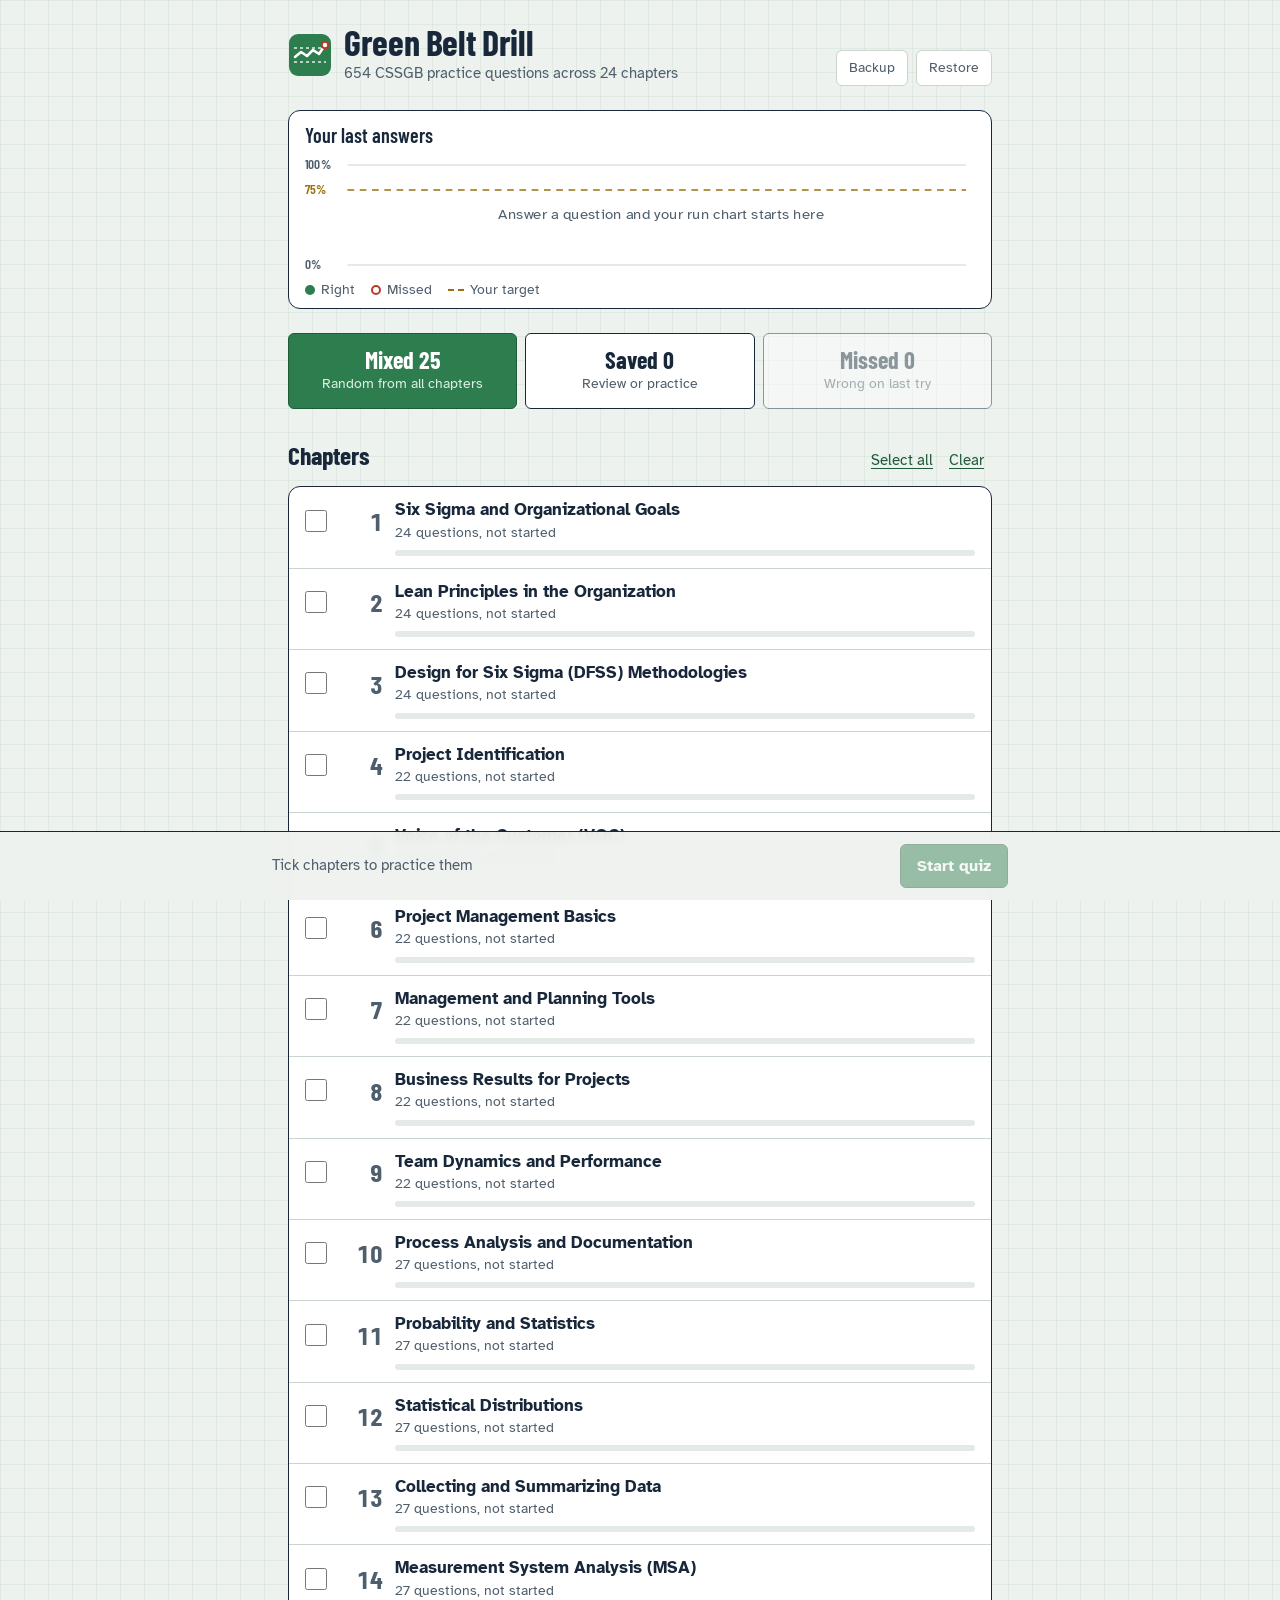
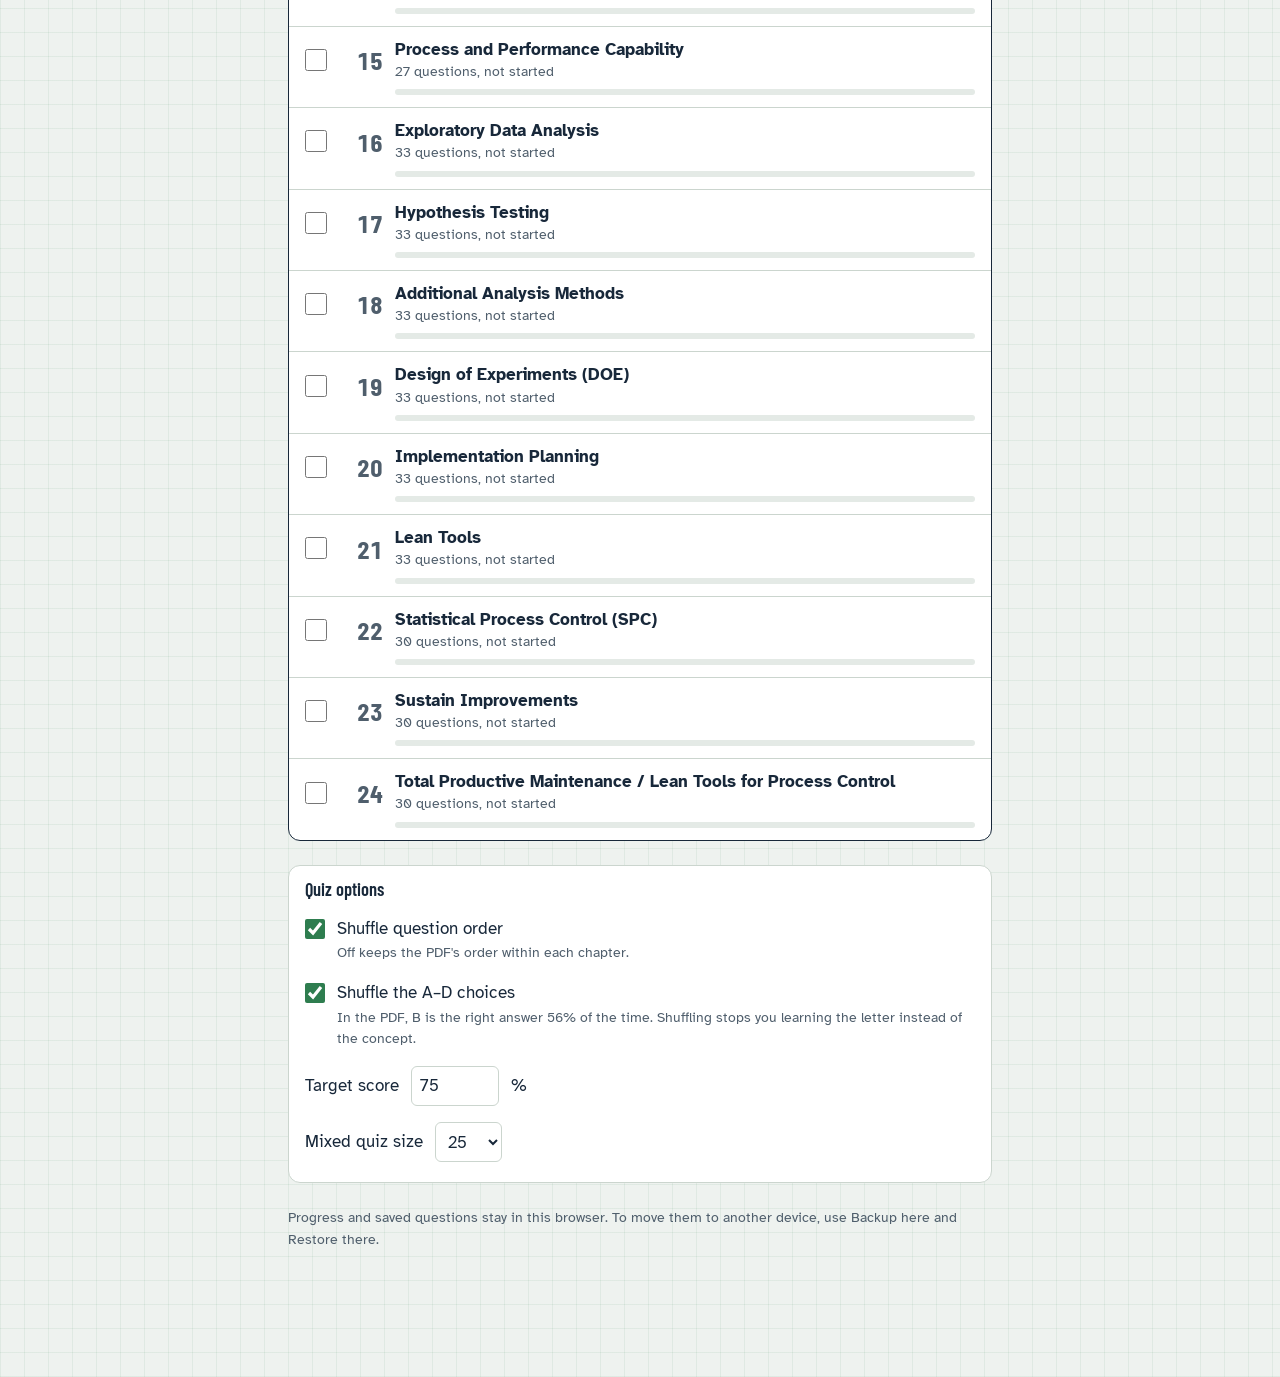
==== index.html @ 79862ed8 "Add Green Belt Drill CSSGB quiz app 654 questions from All_Claude_Questions.pdf, chapter/mixed/saved" ====
<!DOCTYPE html>
<html lang="en">
<head>
  <meta charset="utf-8">
  <meta name="viewport" content="width=device-width, initial-scale=1, viewport-fit=cover">
  <title>Green Belt Drill · CSSGB practice questions</title>
  <meta name="description" content="Practice 654 Six Sigma Green Belt (CSSGB) questions chapter by chapter, with explanations and saved questions.">
  <meta name="theme-color" content="#2E7D4F">
  <link rel="manifest" href="manifest.webmanifest">
  <link rel="icon" href="icon.svg" type="image/svg+xml">
  <link rel="apple-touch-icon" href="icon-192.png">
  <meta name="apple-mobile-web-app-capable" content="yes">
  <link rel="preconnect" href="https://fonts.googleapis.com">
  <link rel="preconnect" href="https://fonts.gstatic.com" crossorigin>
  <link href="https://fonts.googleapis.com/css2?family=Atkinson+Hyperlegible:ital,wght@0,400;0,700;1,400&family=Barlow+Condensed:wght@500;600;700&display=swap" rel="stylesheet">
  <link rel="stylesheet" href="styles.css">
</head>
<body>
  <a class="skip" href="#main">Skip to content</a>
  <main id="main" tabindex="-1">
    <noscript><p class="noscript">This quiz needs JavaScript turned on.</p></noscript>
    <div id="app"></div>
  </main>
  <input type="file" id="restore-file" accept="application/json,.json" hidden>
  <script src="questions.js"></script>
  <script src="app.js"></script>
</body>
</html>
---- styles.css ----
:root {
  --paper: #EEF2EF;
  --grid: rgba(46, 125, 79, 0.075);
  --sheet: #FFFFFF;
  --ink: #18283A;
  --ink-soft: #4F5E6C;
  --rule: #CBD5CE;
  --belt: #2E7D4F;
  --belt-deep: #1E5A37;
  --belt-wash: #E1EFE6;
  --ooc: #B83A26;
  --ooc-wash: #F8E5E1;
  --limit: #9A6F0E;
  --focus: #1B5FD1;

  --display: "Barlow Condensed", "Arial Narrow", system-ui, sans-serif;
  --body: "Atkinson Hyperlegible", system-ui, -apple-system, "Segoe UI", sans-serif;

  --s1: 0.25rem; --s2: 0.5rem; --s3: 0.75rem; --s4: 1rem; --s5: 1.5rem; --s6: 2rem; --s7: 3rem;
  --radius-sm: 6px;
  --radius-lg: 12px;
}

* { box-sizing: border-box; }
html { -webkit-text-size-adjust: 100%; }
body {
  margin: 0;
  color: var(--ink);
  font: 400 1.0625rem/1.55 var(--body);
  background-color: var(--paper);
  background-image:
    linear-gradient(var(--grid) 1px, transparent 1px),
    linear-gradient(90deg, var(--grid) 1px, transparent 1px);
  background-size: 24px 24px;
  min-height: 100vh;
}
main { max-width: 46rem; margin: 0 auto; padding: var(--s5) var(--s4) 7rem; outline: none; }
button, input, select { font: inherit; color: inherit; }
button { cursor: pointer; }
:focus-visible { outline: 3px solid var(--focus); outline-offset: 2px; }
.skip { position: absolute; left: -999px; top: 0; background: var(--ink); color: #fff; padding: var(--s2) var(--s3); z-index: 10; }
.skip:focus { left: var(--s3); top: var(--s3); }
.noscript { padding: var(--s5); background: var(--sheet); }
.visually-hidden { position: absolute; width: 1px; height: 1px; overflow: hidden; clip: rect(0 0 0 0); white-space: nowrap; }

/* ---------- Header ---------- */
.masthead { display: flex; align-items: flex-end; justify-content: space-between; gap: var(--s4); flex-wrap: wrap; margin-bottom: var(--s5); }
.brand { display: flex; align-items: center; gap: var(--s3); }
.brand svg { width: 44px; height: 44px; flex: none; }
.brand h1 { font: 700 2.25rem/1 var(--display); letter-spacing: -0.01em; margin: 0; }
.brand p { margin: 2px 0 0; color: var(--ink-soft); font-size: 0.95rem; }
.backup { display: flex; gap: var(--s2); }

/* ---------- Buttons ---------- */
.btn {
  display: inline-flex; align-items: center; justify-content: center; gap: var(--s2);
  min-height: 44px; padding: 0 var(--s4);
  border: 1.5px solid var(--ink); border-radius: var(--radius-sm);
  background: var(--sheet); font-weight: 700; font-size: 0.98rem; text-decoration: none;
}
.btn:hover { background: var(--belt-wash); }
.btn.primary { background: var(--belt); border-color: var(--belt-deep); color: #fff; }
.btn.primary:hover { background: var(--belt-deep); }
.btn.quiet { border-color: var(--rule); font-weight: 400; color: var(--ink-soft); }
.btn.quiet:hover { color: var(--ink); border-color: var(--ink-soft); background: var(--sheet); }
.btn[disabled] { opacity: 0.45; cursor: not-allowed; }
.btn.small { min-height: 36px; padding: 0 var(--s3); font-size: 0.9rem; }

/* ---------- Run chart (the signature element) ---------- */
.chart-wrap { background: var(--sheet); border: 1.5px solid var(--ink); border-radius: var(--radius-lg); padding: var(--s3) var(--s4) var(--s2); margin-bottom: var(--s5); }
.chart-head { display: flex; justify-content: space-between; align-items: baseline; gap: var(--s3); flex-wrap: wrap; }
.chart-head h2 { font: 600 1.25rem/1.2 var(--display); margin: 0; }
.chart-head .big { font: 700 2rem/1 var(--display); }
.chart-head .muted { color: var(--ink-soft); font-size: 0.9rem; }
.runchart { display: block; width: 100%; height: 120px; margin-top: var(--s2); }
.runchart .axis { stroke: var(--rule); stroke-width: 1; }
.runchart .target { stroke: var(--limit); stroke-width: 1.5; stroke-dasharray: 6 5; }
.runchart .target-label { fill: var(--limit); font: 600 12px var(--display); }
.runchart .line { fill: none; stroke: var(--ink); stroke-width: 2; stroke-linejoin: round; }
.runchart .pt-ok { fill: var(--belt); }
.runchart .pt-miss { fill: var(--sheet); stroke: var(--ooc); stroke-width: 2.5; }
.runchart .empty { fill: var(--ink-soft); font: 400 13px var(--body); }
.chart-key { display: flex; gap: var(--s4); flex-wrap: wrap; font-size: 0.85rem; color: var(--ink-soft); margin-top: var(--s1); }
.chart-key span::before { content: ""; display: inline-block; width: 10px; height: 10px; border-radius: 50%; margin-right: 6px; vertical-align: -1px; }
.chart-key .k-ok::before { background: var(--belt); }
.chart-key .k-miss::before { border: 2.5px solid var(--ooc); width: 6px; height: 6px; }
.chart-key .k-target::before { border-radius: 0; height: 0; border-top: 2px dashed var(--limit); width: 16px; vertical-align: 3px; }

/* ---------- Home ---------- */
.resume { display: flex; align-items: center; justify-content: space-between; gap: var(--s3); flex-wrap: wrap; background: var(--belt-wash); border: 1.5px solid var(--belt); border-radius: var(--radius-lg); padding: var(--s3) var(--s4); margin-bottom: var(--s5); }
.resume p { margin: 0; }
.quick { display: grid; grid-template-columns: repeat(3, 1fr); gap: var(--s2); margin-bottom: var(--s6); }
.quick .btn { flex-direction: column; min-height: 76px; gap: 0; padding: var(--s2); text-align: center; }
.quick .btn b { font: 700 1.5rem/1.1 var(--display); }
.quick .btn small { font-weight: 400; font-size: 0.85rem; color: var(--ink-soft); }
.quick .btn.primary small { color: #DCEFE3; }

.section-head { display: flex; align-items: baseline; justify-content: space-between; gap: var(--s3); flex-wrap: wrap; margin: 0 0 var(--s2); }
.section-head h2 { font: 700 1.6rem/1.1 var(--display); margin: 0; }
.linkish { background: none; border: 0; padding: var(--s1) var(--s2); color: var(--belt-deep); text-decoration: underline; text-underline-offset: 3px; font-size: 0.95rem; min-height: 36px; }

.chapters { list-style: none; margin: 0 0 var(--s5); padding: 0; background: var(--sheet); border: 1.5px solid var(--ink); border-radius: var(--radius-lg); overflow: hidden; }
.chapters li + li { border-top: 1px solid var(--rule); }
.chapter { display: grid; grid-template-columns: 28px 2.4rem 1fr; align-items: center; gap: var(--s2) var(--s3); padding: var(--s3) var(--s4); cursor: pointer; }
.chapter:hover { background: #F6F9F7; }
.chapter input { width: 22px; height: 22px; accent-color: var(--belt); margin: 0; }
.chapter .num { font: 700 1.6rem/1 var(--display); color: var(--ink-soft); text-align: right; font-variant-numeric: tabular-nums; }
.chapter .title { font-weight: 700; line-height: 1.3; }
.chapter .meta { display: block; font-weight: 400; color: var(--ink-soft); font-size: 0.88rem; margin-top: 2px; }
.bar { grid-column: 3; height: 6px; background: #E4EAE6; border-radius: 3px; overflow: hidden; display: flex; }
.bar i { display: block; height: 100%; }
.bar .b-ok { background: var(--belt); }
.bar .b-miss { background: var(--ooc); }

.options-panel { background: var(--sheet); border: 1.5px solid var(--rule); border-radius: var(--radius-lg); padding: var(--s3) var(--s4); margin-bottom: var(--s5); }
.options-panel h3 { font: 600 1.15rem/1.2 var(--display); margin: 0 0 var(--s2); }
.toggle { display: flex; gap: var(--s3); align-items: flex-start; padding: var(--s2) 0; cursor: pointer; }
.toggle input { width: 20px; height: 20px; accent-color: var(--belt); margin: 3px 0 0; flex: none; }
.toggle small { display: block; color: var(--ink-soft); }
.field { display: flex; align-items: center; gap: var(--s3); padding: var(--s2) 0; flex-wrap: wrap; }
.field input, .field select { min-height: 40px; border: 1.5px solid var(--rule); border-radius: var(--radius-sm); padding: 0 var(--s2); background: #fff; }
.field input[type=number] { width: 5.5rem; }

.startbar { position: fixed; left: 0; right: 0; bottom: 0; padding: var(--s3) var(--s4) calc(var(--s3) + env(safe-area-inset-bottom)); background: rgba(238, 242, 239, 0.94); backdrop-filter: blur(6px); border-top: 1.5px solid var(--ink); z-index: 5; }
.startbar .inner { max-width: 46rem; margin: 0 auto; display: flex; gap: var(--s3); align-items: center; justify-content: space-between; }
.startbar p { margin: 0; color: var(--ink-soft); font-size: 0.95rem; }
.footnote { color: var(--ink-soft); font-size: 0.88rem; }

/* ---------- Quiz ---------- */
.quizbar { display: flex; align-items: center; justify-content: space-between; gap: var(--s3); margin-bottom: var(--s3); }
.quizbar .where { flex: 1; min-width: 0; text-align: center; color: var(--ink-soft); font-size: 0.92rem; white-space: nowrap; overflow: hidden; text-overflow: ellipsis; }
.save-btn[aria-pressed="true"] { background: var(--ink); color: #fff; border-color: var(--ink); }
.save-btn svg { width: 18px; height: 18px; }

.progress { height: 4px; background: var(--rule); border-radius: 2px; margin-bottom: var(--s4); overflow: hidden; }
.progress i { display: block; height: 100%; background: var(--ink); }

.qsheet { background: var(--sheet); border: 1.5px solid var(--ink); border-radius: var(--radius-lg); padding: var(--s5) var(--s5) var(--s4); }
.qnum { display: flex; align-items: baseline; gap: var(--s3); margin-bottom: var(--s3); }
.qnum strong { font: 700 3rem/0.9 var(--display); font-variant-numeric: tabular-nums; }
.qnum span { color: var(--ink-soft); font-size: 0.92rem; }
.context { border-left: 3px solid var(--limit); background: #FBF6EA; padding: var(--s2) var(--s3); margin: 0 0 var(--s4); font-size: 0.95rem; border-radius: 0 var(--radius-sm) var(--radius-sm) 0; }
.context b { display: block; color: var(--limit); font-family: var(--display); font-size: 1rem; }
.stem { font-size: 1.2rem; line-height: 1.5; margin: 0 0 var(--s5); max-width: 65ch; }

.choices { list-style: none; margin: 0; padding: 0; display: grid; gap: var(--s2); }
.choice {
  width: 100%; display: grid; grid-template-columns: 2.5rem 1fr auto; align-items: center; gap: var(--s3);
  text-align: left; padding: var(--s3); min-height: 56px;
  background: #fff; border: 1.5px solid var(--rule); border-radius: var(--radius-sm);
  line-height: 1.4;
}
.choice:hover:not([disabled]) { border-color: var(--ink); background: #F8FAF8; }
.choice .key { display: grid; place-items: center; width: 2.25rem; height: 2.25rem; border: 1.5px solid var(--ink); border-radius: 50%; font: 700 1.2rem/1 var(--display); }
.choice .orig { font-size: 0.78rem; color: var(--ink-soft); white-space: nowrap; }
.choice[disabled] { cursor: default; color: var(--ink-soft); }
.choice.is-right { border-color: var(--belt); background: var(--belt-wash); color: var(--ink); }
.choice.is-right .key { background: var(--belt); border-color: var(--belt); color: #fff; }
.choice.is-wrong { border-color: var(--ooc); background: var(--ooc-wash); color: var(--ink); }
.choice.is-wrong .key { background: var(--ooc); border-color: var(--ooc); color: #fff; }

.verdict { margin: var(--s5) 0 0; padding-top: var(--s4); border-top: 1.5px dashed var(--rule); }
.verdict h3 { font: 700 1.6rem/1.1 var(--display); margin: 0 0 var(--s2); }
.verdict.ok h3 { color: var(--belt-deep); }
.verdict.miss h3 { color: var(--ooc); }
.verdict p { margin: 0 0 var(--s2); max-width: 68ch; }
.verdict .lbl { font-weight: 700; }
.verdict .ref { color: var(--ink-soft); font-size: 0.92rem; }
.verdict .note { font-size: 0.88rem; color: var(--ink-soft); font-style: italic; }

.keys-hint { color: var(--ink-soft); font-size: 0.85rem; margin: var(--s3) 0 0; }
kbd { font: 600 0.8rem var(--body); border: 1px solid var(--rule); border-bottom-width: 2px; border-radius: 4px; padding: 0 5px; background: #fff; }

.nextbar { position: fixed; left: 0; right: 0; bottom: 0; padding: var(--s3) var(--s4) calc(var(--s3) + env(safe-area-inset-bottom)); background: rgba(238, 242, 239, 0.94); backdrop-filter: blur(6px); border-top: 1.5px solid var(--ink); z-index: 5; }
.nextbar .inner { max-width: 46rem; margin: 0 auto; display: flex; justify-content: space-between; align-items: center; gap: var(--s3); }
.nextbar .score { font: 600 1.15rem var(--display); }

/* ---------- Results ---------- */
.result-head { text-align: left; margin-bottom: var(--s4); }
.result-head h2 { font: 700 4rem/0.95 var(--display); margin: 0; font-variant-numeric: tabular-nums; }
.result-head p { margin: var(--s2) 0 0; color: var(--ink-soft); font-size: 1.05rem; }
.actions { display: flex; flex-wrap: wrap; gap: var(--s2); margin: var(--s4) 0 var(--s5); }

/* ---------- Saved list ---------- */
.saved-list { list-style: none; margin: 0; padding: 0; display: grid; gap: var(--s2); }
.saved-list details { background: var(--sheet); border: 1.5px solid var(--rule); border-radius: var(--radius-sm); }
.saved-list summary { padding: var(--s3) var(--s4); cursor: pointer; list-style: none; display: grid; grid-template-columns: auto 1fr; gap: var(--s3); }
.saved-list summary::-webkit-details-marker { display: none; }
.saved-list summary .tag { font: 600 0.95rem var(--display); color: var(--ink-soft); white-space: nowrap; }
.saved-list .body { padding: 0 var(--s4) var(--s4); }
.saved-list .body ol { padding-left: 1.4rem; margin: 0 0 var(--s3); list-style: upper-alpha; }
.saved-list .body li.right { color: var(--belt-deep); font-weight: 700; }
.empty-state { background: var(--sheet); border: 1.5px dashed var(--rule); border-radius: var(--radius-lg); padding: var(--s5); }
.empty-state h3 { font: 700 1.4rem var(--display); margin: 0 0 var(--s2); }

.toast { position: fixed; left: 50%; bottom: 6.5rem; transform: translateX(-50%); background: var(--ink); color: #fff; padding: var(--s2) var(--s4); border-radius: var(--radius-sm); font-size: 0.95rem; z-index: 20; opacity: 0; transition: opacity 0.2s; pointer-events: none; }
.toast.show { opacity: 1; }

.pop { animation: pop 0.22s ease-out; }
@keyframes pop { from { transform: scale(0.985); } to { transform: none; } }

@media (max-width: 560px) {
  main { padding: var(--s4) var(--s3) 7rem; }
  .brand h1 { font-size: 1.9rem; }
  .qsheet { padding: var(--s4) var(--s3) var(--s3); }
  .stem { font-size: 1.1rem; }
  .quick .btn b { font-size: 1.3rem; }
  .keys-hint { display: none; }
  .result-head h2 { font-size: 3.2rem; }
}
@media (prefers-reduced-motion: reduce) {
  * { animation: none !important; transition: none !important; }
}
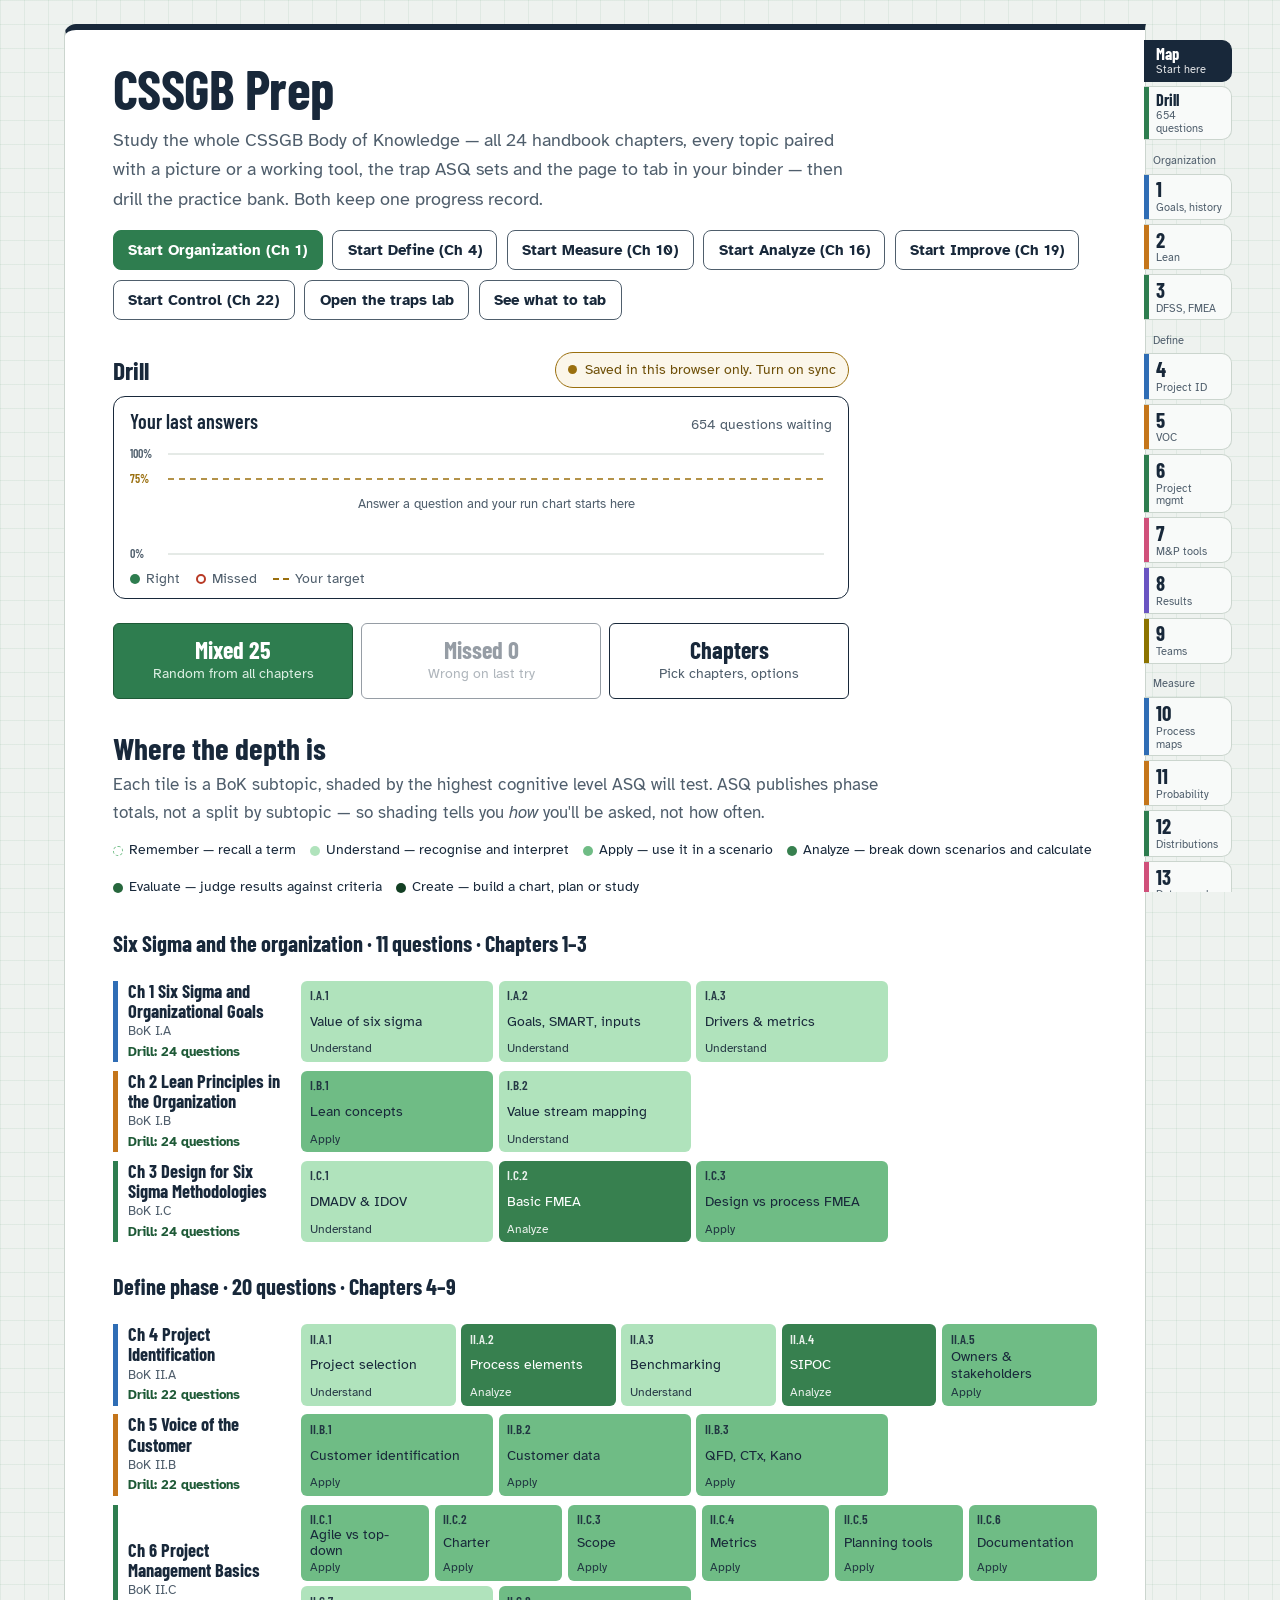
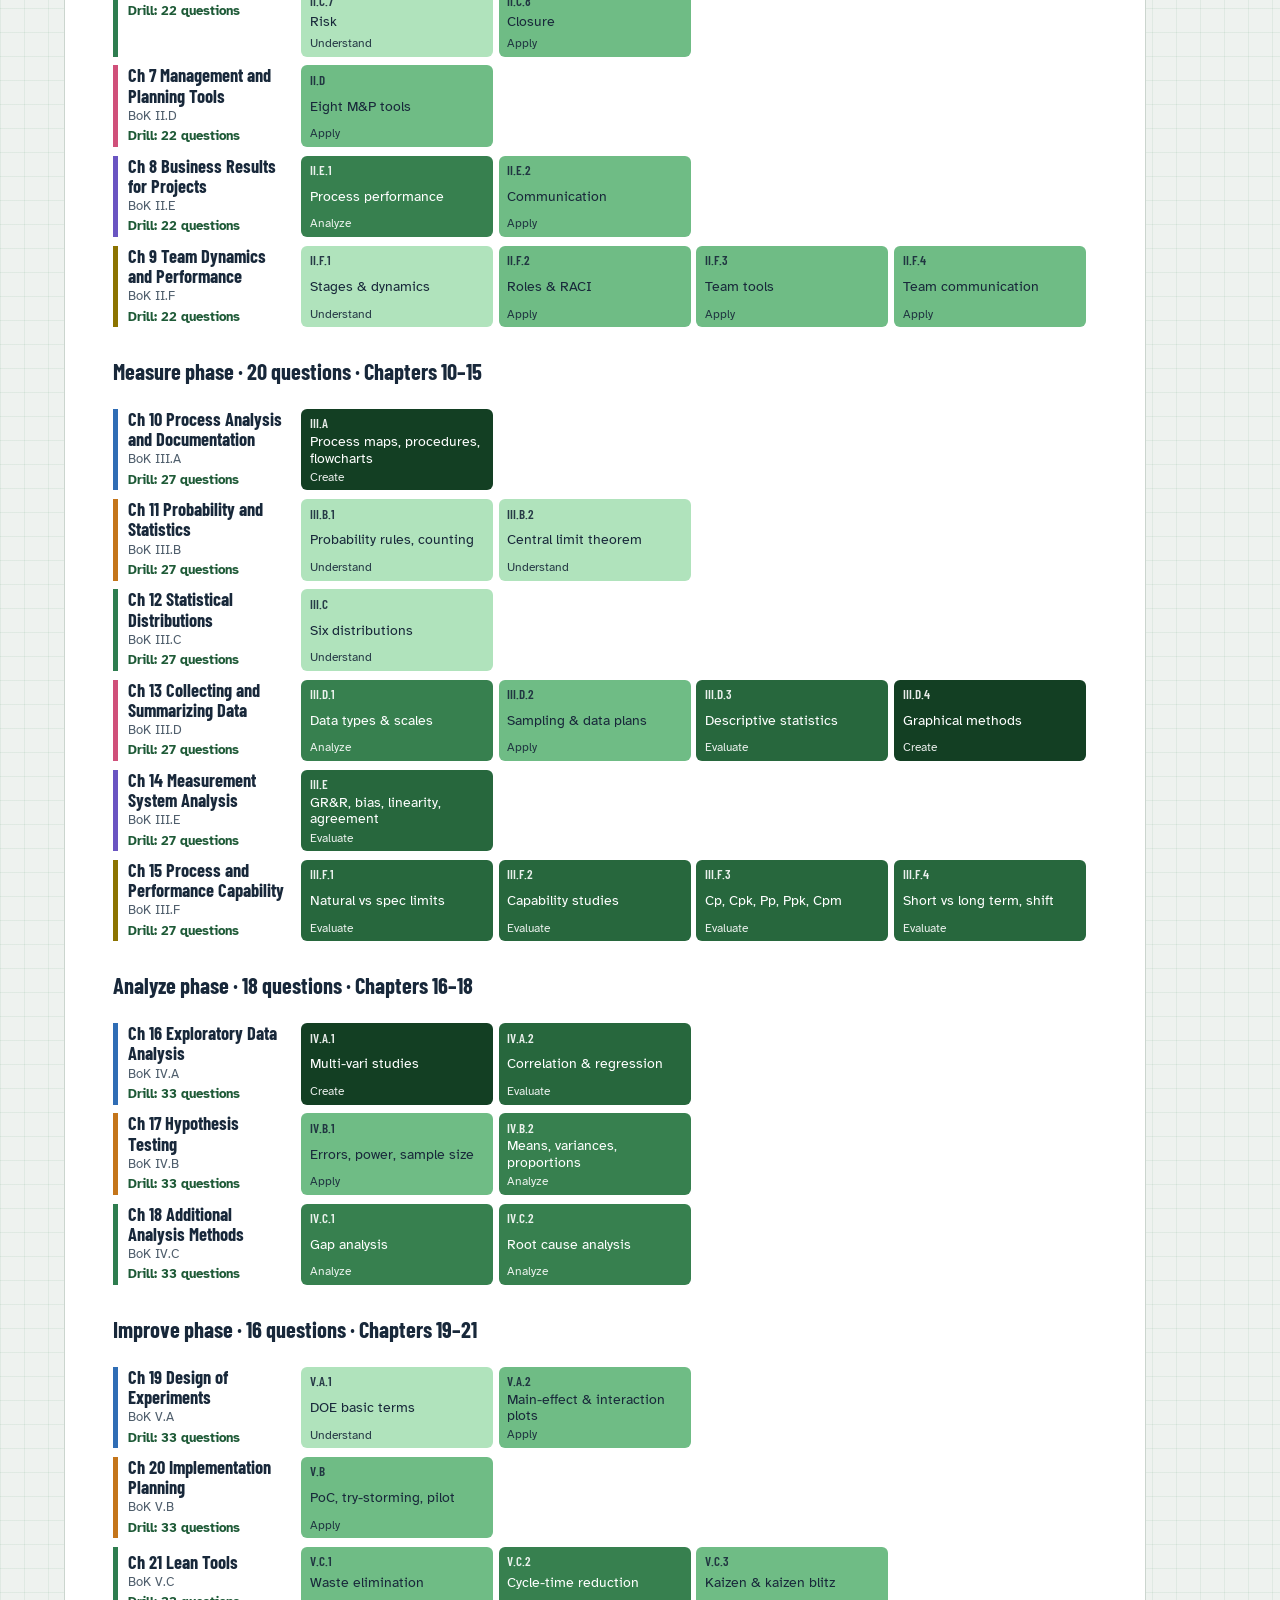
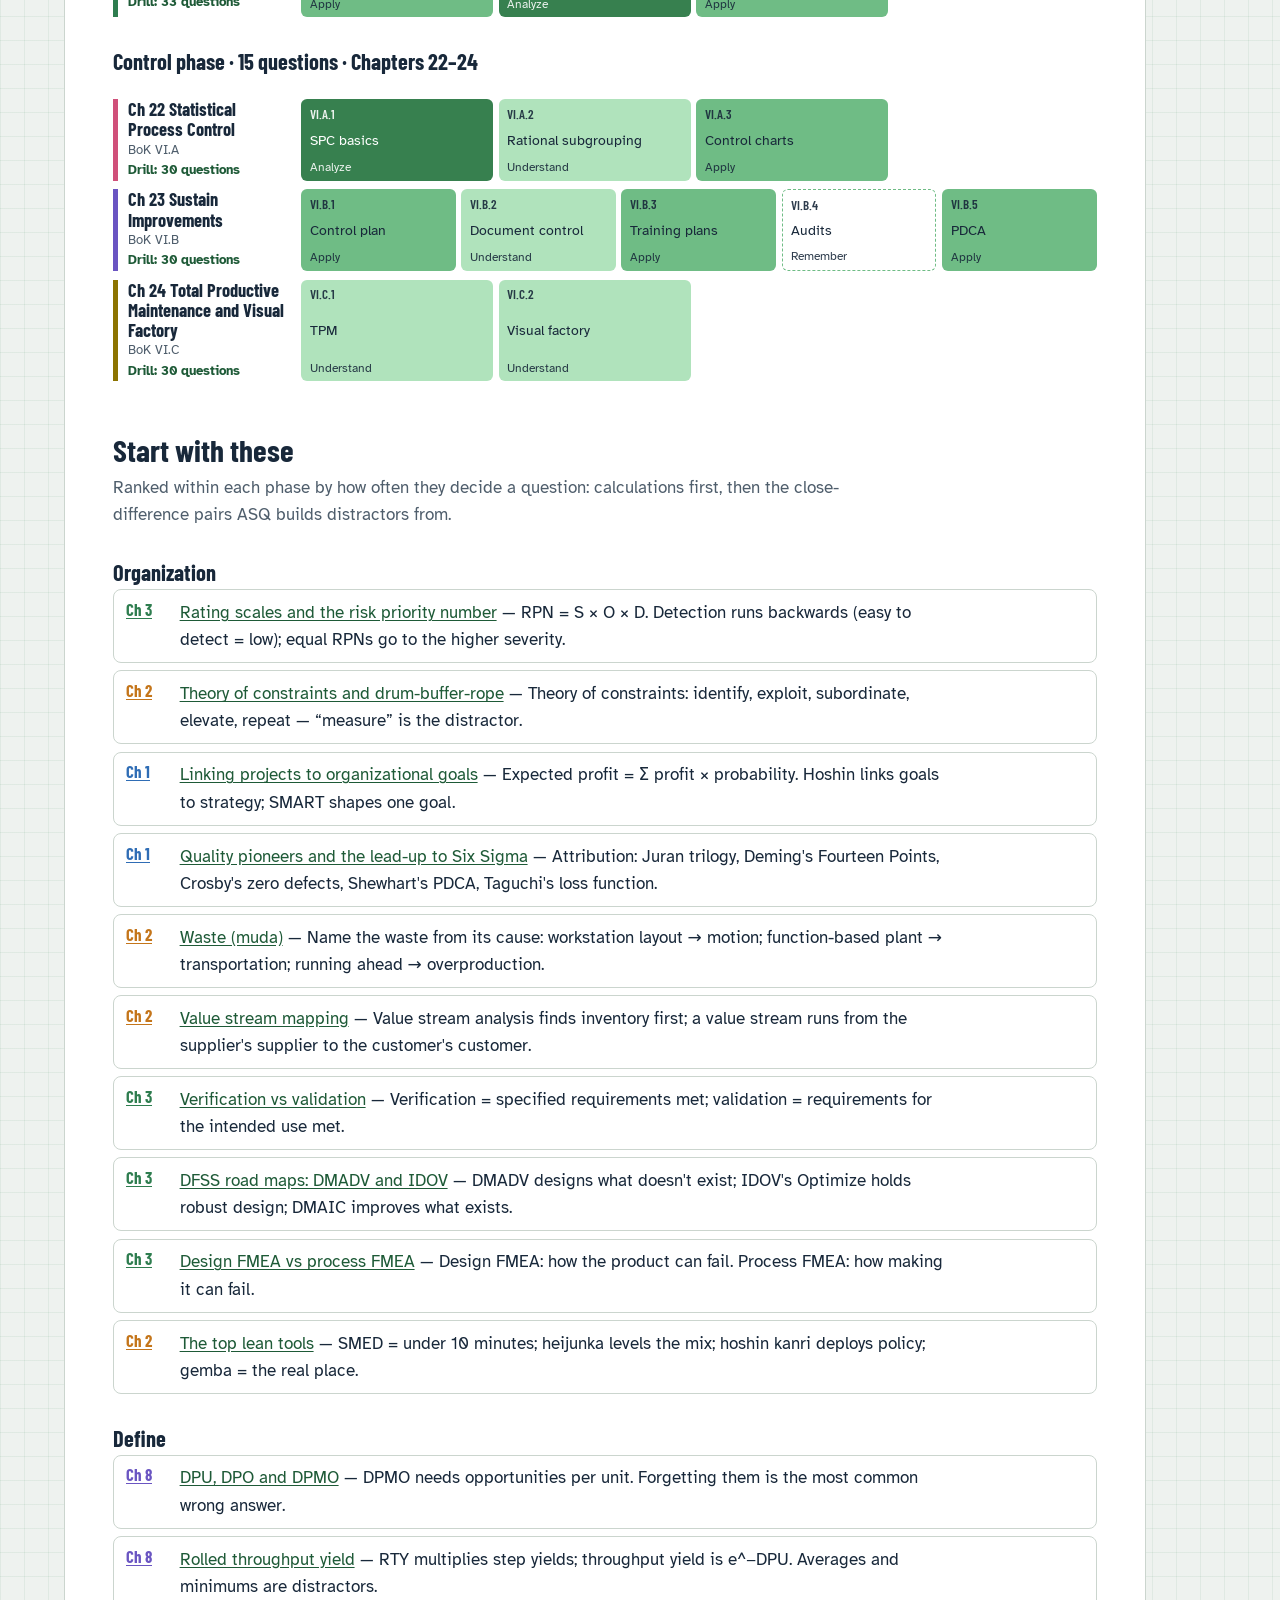
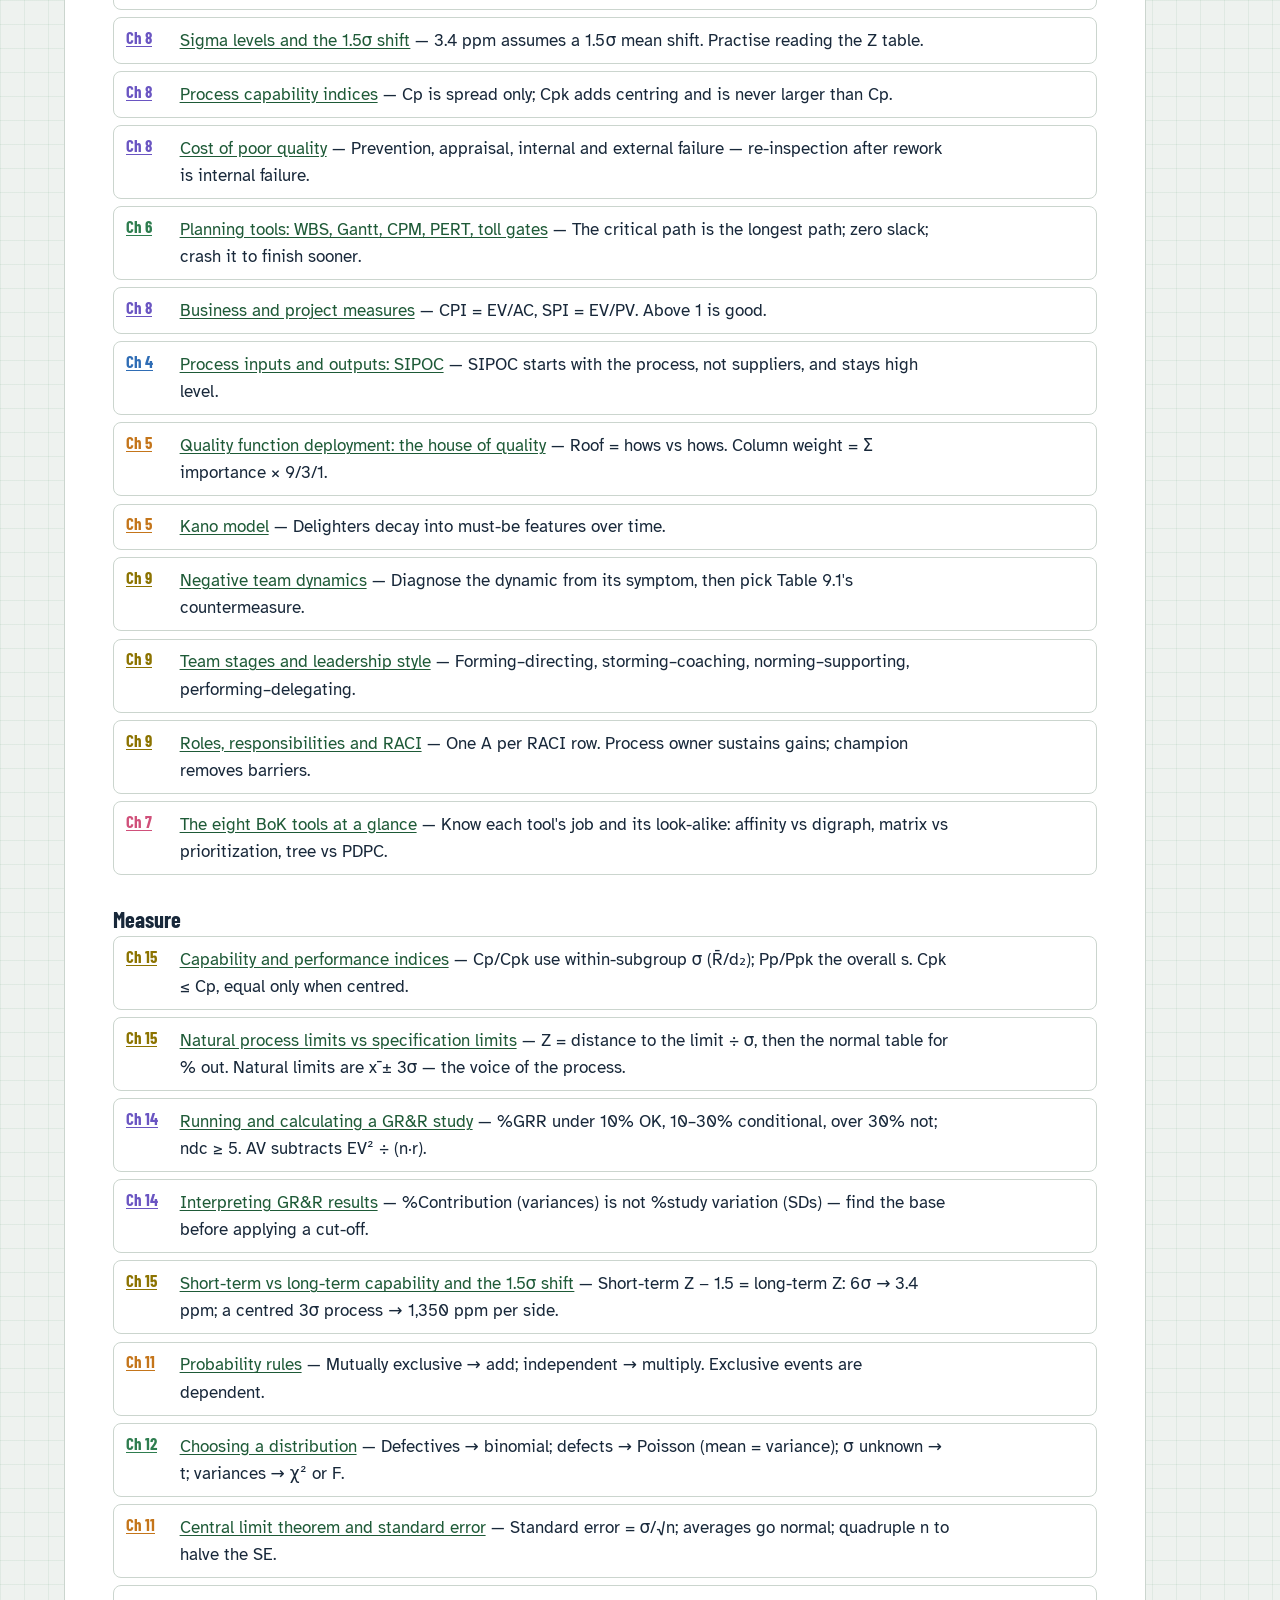
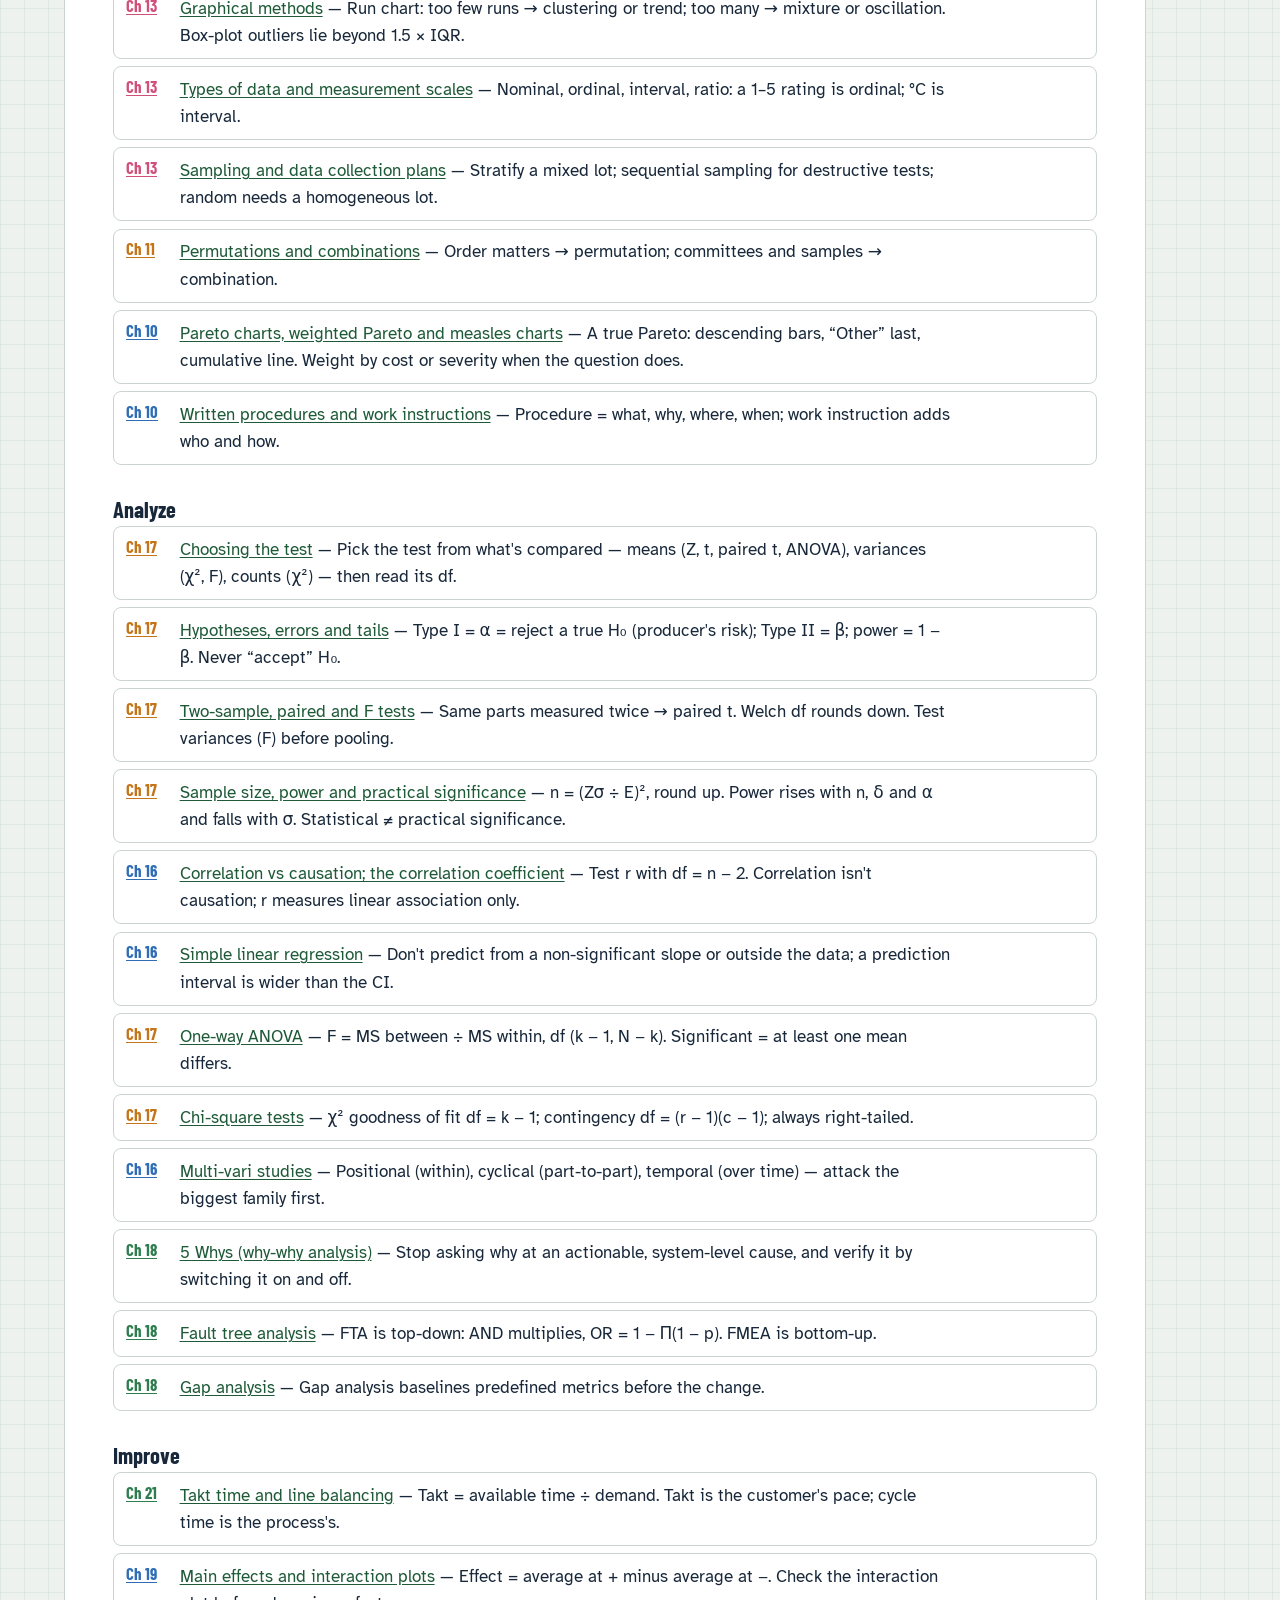
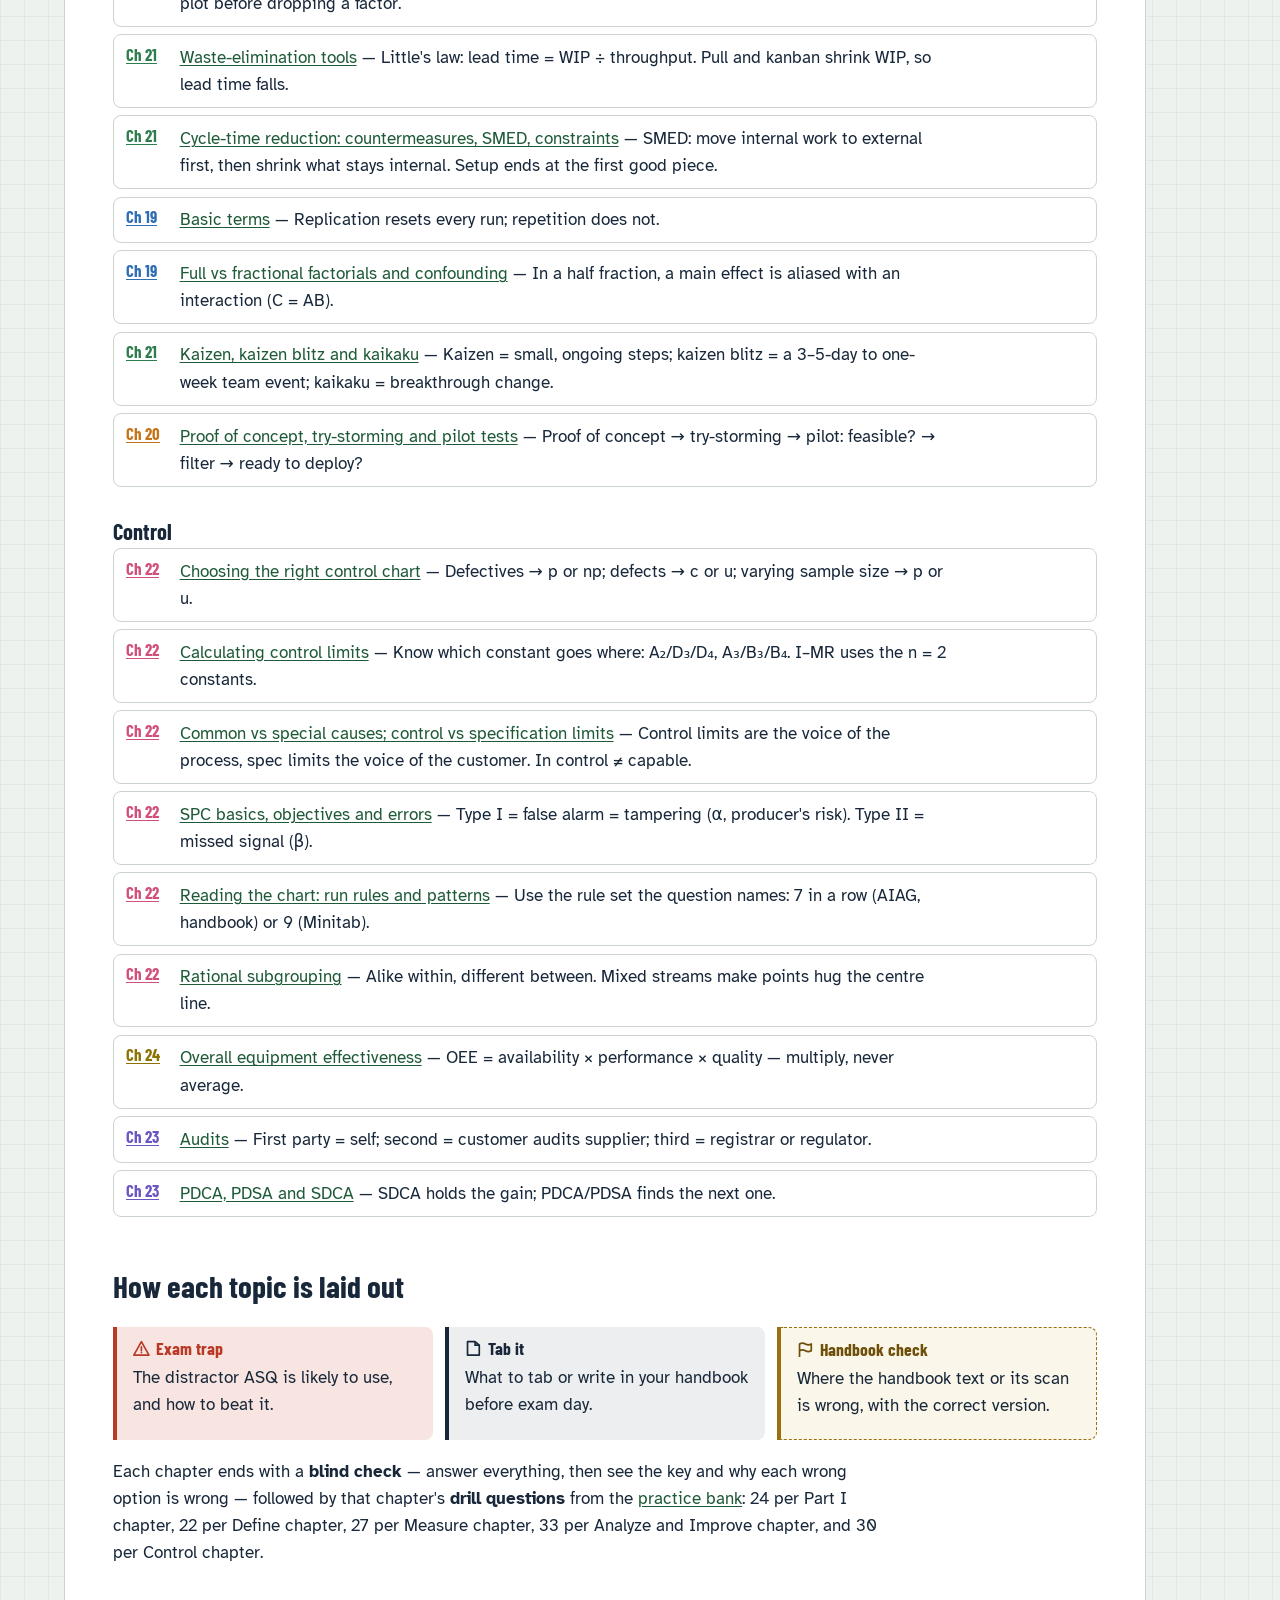
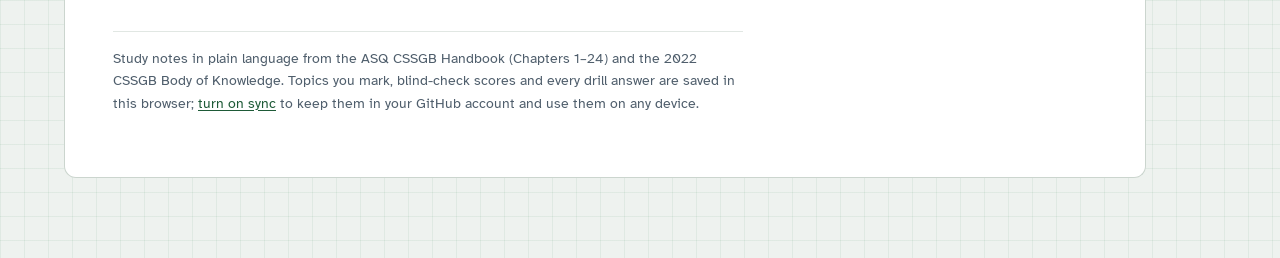
==== commit 559a151a: "Merge the study guide and the quiz into one site: CSSGB Prep The visual study guide (/learn/) and Gr" ====
--- a/index.html
+++ b/index.html
@@ -3,8 +3,8 @@
 <head>
   <meta charset="utf-8">
   <meta name="viewport" content="width=device-width, initial-scale=1, viewport-fit=cover">
-  <title>Green Belt Drill · CSSGB practice questions</title>
-  <meta name="description" content="Practice 654 Six Sigma Green Belt (CSSGB) questions chapter by chapter, with explanations and saved questions.">
+  <title>CSSGB Prep</title>
+  <meta name="description" content="Study the whole CSSGB Body of Knowledge visually, chapter by chapter, and drill 654 Six Sigma Green Belt practice questions with explanations. One site, one progress record.">
   <meta name="theme-color" content="#2E7D4F">
   <link rel="manifest" href="manifest.webmanifest">
   <link rel="icon" href="icon.svg" type="image/svg+xml">
@@ -13,16 +13,55 @@
   <link rel="preconnect" href="https://fonts.googleapis.com">
   <link rel="preconnect" href="https://fonts.gstatic.com" crossorigin>
   <link href="https://fonts.googleapis.com/css2?family=Atkinson+Hyperlegible:ital,wght@0,400;0,700;1,400&family=Barlow+Condensed:wght@500;600;700&display=swap" rel="stylesheet">
-  <link rel="stylesheet" href="styles.css">
+  <link rel="stylesheet" href="site.css">
 </head>
 <body>
-  <a class="skip" href="#main">Skip to content</a>
-  <main id="main" tabindex="-1">
-    <noscript><p class="noscript">This quiz needs JavaScript turned on.</p></noscript>
-    <div id="app"></div>
-  </main>
+  <a class="skip" href="#sheet">Skip to content</a>
+  <div class="shell">
+    <main class="sheet" id="sheet" tabindex="-1">
+      <noscript><p>This site needs JavaScript turned on.</p></noscript>
+    </main>
+    <nav class="tabs" id="tabs" aria-label="Binder tabs"></nav>
+  </div>
   <input type="file" id="restore-file" accept="application/json,.json" hidden>
+  <script src="js/core.js"></script>
+  <script src="js/stats.js"></script>
+  <script src="js/w-ch1-3.js"></script>
+  <script src="js/w-ch4-5.js"></script>
+  <script src="js/w-ch6-7.js"></script>
+  <script src="js/w-ch8-9.js"></script>
+  <script src="js/w-ch10-13.js"></script>
+  <script src="js/w-ch14-15.js"></script>
+  <script src="js/w-ch16-18.js"></script>
+  <script src="js/w-ch19-21.js"></script>
+  <script src="js/w-ch22-24.js"></script>
+  <script src="js/ch1.js"></script>
+  <script src="js/ch2.js"></script>
+  <script src="js/ch3.js"></script>
+  <script src="js/ch4.js"></script>
+  <script src="js/ch5.js"></script>
+  <script src="js/ch6.js"></script>
+  <script src="js/ch7.js"></script>
+  <script src="js/ch8.js"></script>
+  <script src="js/ch9.js"></script>
+  <script src="js/ch10.js"></script>
+  <script src="js/ch11.js"></script>
+  <script src="js/ch12.js"></script>
+  <script src="js/ch13.js"></script>
+  <script src="js/ch14.js"></script>
+  <script src="js/ch15.js"></script>
+  <script src="js/ch16.js"></script>
+  <script src="js/ch17.js"></script>
+  <script src="js/ch18.js"></script>
+  <script src="js/ch19.js"></script>
+  <script src="js/ch20.js"></script>
+  <script src="js/ch21.js"></script>
+  <script src="js/ch22.js"></script>
+  <script src="js/ch23.js"></script>
+  <script src="js/ch24.js"></script>
+  <script src="js/pages.js"></script>
   <script src="questions.js"></script>
-  <script src="app.js"></script>
+  <script src="js/drill.js"></script>
+  <script>G.boot();</script>
 </body>
 </html>
--- a/site.css
+++ b/site.css
@@ -0,0 +1,689 @@
+:root {
+  --paper: #EEF2EF;
+  --grid: rgba(46, 125, 79, 0.075);
+  --sheet: #FFFFFF;
+  --bench: #F5F8F6;
+  --ink: #18283A;
+  --ink-soft: #4F5E6C;
+  --rule: #CBD5CE;
+  --rule-soft: #E1E7E3;
+  --belt: #2E7D4F;
+  --belt-deep: #1E5A37;
+  --belt-wash: #E1EFE6;
+  --ooc: #B83A26;
+  --ooc-wash: #F8E5E1;
+  --limit: #9A6F0E;
+  --limit-wash: #FBF6EA;
+  --focus: #1B5FD1;
+
+  /* binder divider colours, one per chapter */
+  --c1: #2F6DB5;
+  --c2: #C4751A;
+  --c3: #2E7D4F;
+  --c4: #2F6DB5;
+  --c5: #C4751A;
+  --c6: #2E7D4F;
+  --c7: #D0507A;
+  --c8: #6A55C2;
+  --c9: #8C7300;
+  --c19: #2F6DB5;
+  --c20: #C4751A;
+  --c21: #2E7D4F;
+  --c22: #D0507A;
+  --c23: #6A55C2;
+  --c24: #8C7300;
+  --c10: #2F6DB5;
+  --c11: #C4751A;
+  --c12: #2E7D4F;
+  --c13: #D0507A;
+  --c14: #6A55C2;
+  --c15: #8C7300;
+  --c16: #2F6DB5;
+  --c17: #C4751A;
+  --c18: #2E7D4F;
+  --cx: #18283A;
+
+  /* Bloom level ramp (validated ordinal) */
+  --lv-u: #B0E3BC;
+  --lv-a: #6FBC85;
+  --lv-n: #37804F;
+  --lv-e: #27673D;
+  --lv-c: #133F23;
+
+  --display: "Barlow Condensed", "Arial Narrow", system-ui, sans-serif;
+  --body: "Atkinson Hyperlegible", system-ui, -apple-system, "Segoe UI", sans-serif;
+
+  --acc: var(--belt);
+}
+
+* { box-sizing: border-box; }
+html { -webkit-text-size-adjust: 100%; scroll-padding-top: 1.25rem; }
+body {
+  margin: 0;
+  color: var(--ink);
+  font: 400 1.0625rem/1.6 var(--body);
+  background-color: var(--paper);
+  background-image:
+    linear-gradient(var(--grid) 1px, transparent 1px),
+    linear-gradient(90deg, var(--grid) 1px, transparent 1px);
+  background-size: 24px 24px;
+  min-height: 100vh;
+}
+button, input, select, textarea { font: inherit; color: inherit; }
+button { cursor: pointer; }
+:focus-visible { outline: 3px solid var(--focus); outline-offset: 2px; }
+.skip { position: absolute; left: -999px; top: 0; background: var(--ink); color: #fff; padding: .5rem .75rem; z-index: 20; }
+.skip:focus { left: .75rem; top: .75rem; }
+a { color: var(--belt-deep); text-underline-offset: 2px; }
+a:hover { color: var(--ink); }
+.vh { position: absolute; width: 1px; height: 1px; overflow: hidden; clip: rect(0 0 0 0); white-space: nowrap; }
+
+/* ---------- Shell: sheet + binder tabs ---------- */
+.shell {
+  display: grid;
+  grid-template-columns: minmax(0, 1fr) auto;
+  max-width: 74rem;
+  margin: 0 auto;
+  padding: 1.5rem 0 5rem 1rem;
+}
+.sheet {
+  --pad-x: clamp(1.1rem, 4vw, 3rem);
+  background: var(--sheet);
+  border: 1.5px solid var(--rule);
+  border-top: 6px solid var(--acc);
+  border-radius: 12px 0 12px 12px;
+  padding: 2rem var(--pad-x) 3rem;
+  min-height: 85vh;
+  outline: none;
+  min-width: 0;
+}
+.tabs {
+  position: sticky;
+  top: 1.5rem;
+  align-self: start;
+  display: flex;
+  flex-direction: column;
+  gap: 4px;
+  padding: 1rem 0 .5rem;
+  margin-left: -1.5px;
+  max-height: calc(100vh - 2rem);
+  overflow-y: auto;
+  scrollbar-width: thin;
+}
+.tab {
+  --tc: var(--cx);
+  display: grid;
+  grid-template-columns: auto;
+  width: 5.5rem;
+  padding: .3rem .55rem .3rem .75rem;
+  background: #F8FAF9;
+  border: 1.5px solid var(--rule);
+  border-left: 0;
+  border-radius: 0 10px 10px 0;
+  color: var(--ink);
+  text-decoration: none;
+  box-shadow: inset 5px 0 0 var(--tc);
+  line-height: 1.1;
+  position: relative;
+}
+.tab:hover { background: #fff; color: var(--ink); }
+.tab-n { font: 700 1.3rem/1 var(--display); }
+.tab-w { font: 700 1.02rem/1 var(--display); }
+.tab-l { font-size: .7rem; color: var(--ink-soft); margin-top: 1px; line-height: 1.15; }
+.tab[aria-current="page"] { background: var(--tc); border-color: var(--tc); color: #fff; box-shadow: none; }
+.tab[aria-current="page"] .tab-l { color: rgba(255,255,255,.88); }
+.tab .done {
+  position: absolute; top: 5px; right: 6px;
+  font: 700 .72rem/1 var(--body); color: var(--belt-deep);
+}
+.tab[aria-current="page"] .done { color: #fff; }
+.tab-gap { font-size: .7rem; color: var(--ink-soft); padding: .45rem 0 0 .55rem; }
+
+/* ---------- Type ---------- */
+h1, h2, h3, h4 { font-family: var(--display); color: var(--ink); }
+h1 { font-weight: 700; font-size: clamp(2.4rem, 5vw, 3.4rem); line-height: 1; margin: 0 0 .6rem; letter-spacing: -0.01em; }
+h2 { font-weight: 700; font-size: 1.95rem; line-height: 1.1; margin: 3.25rem 0 .4rem; }
+h3 { font-weight: 700; font-size: 1.4rem; line-height: 1.15; margin: 1.8rem 0 .4rem; }
+h4 { font-weight: 600; font-size: 1.2rem; line-height: 1.2; margin: 0 0 .6rem; }
+p, li { max-width: 70ch; }
+p { margin: 0 0 .85rem; }
+ul, ol { margin: 0 0 1rem; padding-left: 1.25rem; }
+li { margin-bottom: .3rem; }
+.lede { font-size: 1.15rem; color: var(--ink-soft); max-width: 62ch; }
+.soft { color: var(--ink-soft); }
+.small { font-size: .9rem; }
+strong { font-weight: 700; }
+code, .mono { font-family: ui-monospace, Menlo, Consolas, monospace; font-size: .92em; }
+.formula {
+  font: 600 1.3rem/1.35 var(--display);
+  letter-spacing: .01em;
+  background: var(--bench);
+  border: 1.5px solid var(--rule-soft);
+  border-radius: 8px;
+  padding: .55rem .85rem;
+  display: inline-block;
+  margin: .2rem 0 .8rem;
+}
+.formula sub, .formula sup { font-size: .7em; }
+
+/* ---------- Chapter head + section meta ---------- */
+.ch-head { display: grid; grid-template-columns: auto 1fr; gap: 0 1.25rem; align-items: end; margin-bottom: 1rem; }
+.ch-num { font: 700 5.5rem/.8 var(--display); color: var(--acc); }
+.ch-head h1 { margin: 0; }
+.ch-head p { grid-column: 1 / -1; margin-top: 1rem; }
+.meta { display: flex; flex-wrap: wrap; gap: .4rem; margin: 0 0 1rem; align-items: center; }
+.pill {
+  display: inline-flex; align-items: center; gap: .3rem;
+  font-size: .8rem; line-height: 1; padding: .3rem .55rem;
+  border-radius: 999px; border: 1.5px solid var(--rule); background: #fff; color: var(--ink-soft);
+}
+.pill.lv-Understand { background: var(--lv-u); border-color: var(--lv-u); color: var(--ink); }
+.pill.lv-Apply { background: var(--lv-a); border-color: var(--lv-a); color: var(--ink); }
+.pill.lv-Analyze { background: var(--lv-n); border-color: var(--lv-n); color: #fff; }
+.pill.lv-Evaluate { background: var(--lv-e); border-color: var(--lv-e); color: #fff; }
+.pill.lv-Create { background: var(--lv-c); border-color: var(--lv-c); color: #fff; }
+.pill.lv-Remember { background: #fff; border: 1.5px dashed var(--lv-a); color: var(--ink); }
+.pill.hy { border-color: var(--ink); color: var(--ink); font-weight: 700; }
+.pill.pg { font-variant-numeric: tabular-nums; }
+
+.toc { list-style: none; padding: 0; margin: 1.25rem 0 0; display: grid; grid-template-columns: repeat(auto-fill, minmax(15rem, 1fr)); gap: .5rem; }
+.toc li { margin: 0; max-width: none; }
+.toc a {
+  display: flex; justify-content: space-between; gap: .5rem; align-items: center;
+  padding: .55rem .75rem; border: 1.5px solid var(--rule); border-radius: 8px;
+  text-decoration: none; color: var(--ink); background: #fff;
+}
+.toc a:hover { border-color: var(--acc); }
+.toc .lvdot { width: .7rem; height: .7rem; border-radius: 50%; flex: none; }
+.toc .hymark { font: 700 .75rem var(--body); color: var(--ink); }
+.toc .tl { flex: 1; }
+.lvdot.lv-Understand { background: var(--lv-u); }
+.lvdot.lv-Apply { background: var(--lv-a); }
+.lvdot.lv-Analyze { background: var(--lv-n); }
+.lvdot.lv-Evaluate { background: var(--lv-e); }
+.lvdot.lv-Create { background: var(--lv-c); }
+.lvdot.lv-Remember { background: #fff; border: 1.5px dashed var(--lv-a); }
+
+section.topic { border-top: 1.5px solid var(--rule-soft); margin-top: 3rem; }
+section.topic > h2 { margin-top: 1.75rem; }
+.reviewed { display: inline-flex; gap: .4rem; align-items: center; font-size: .88rem; color: var(--ink-soft); margin-top: .5rem; cursor: pointer; }
+.reviewed input { width: 1.05rem; height: 1.05rem; accent-color: var(--belt); }
+
+/* ---------- Callouts ---------- */
+.callout { border-left: 4px solid; padding: .7rem 1rem .4rem; margin: 1.1rem 0; border-radius: 0 8px 8px 0; }
+.callout p, .callout li { max-width: 66ch; }
+.callout-h { display: flex; align-items: center; gap: .4rem; font: 700 1.1rem/1.2 var(--display); margin: 0 0 .3rem; }
+.callout-h svg { width: 1.05rem; height: 1.05rem; flex: none; }
+.trap { border-color: var(--ooc); background: var(--ooc-wash); }
+.trap .callout-h { color: var(--ooc); }
+.tabit { border-color: var(--acc); background: color-mix(in srgb, var(--acc) 8%, white); }
+.tabit .callout-h { color: var(--acc); }
+.flag { border: 1.5px dashed var(--limit); border-left: 4px solid var(--limit); background: var(--limit-wash); }
+.flag .callout-h { color: #6E4F08; }
+
+/* ---------- Comparison table ---------- */
+.tbl-wrap { overflow-x: auto; margin: 1rem 0 1.25rem; }
+table.tbl { border-collapse: collapse; width: 100%; font-size: .95rem; }
+.tbl th, .tbl td { text-align: left; vertical-align: top; padding: .5rem .65rem; border-bottom: 1.5px solid var(--rule-soft); }
+.tbl thead th { font: 700 1.05rem var(--display); border-bottom: 2px solid var(--ink); }
+.tbl tbody th { font-weight: 700; }
+.tbl td.num, .tbl th.num { text-align: right; font-variant-numeric: tabular-nums; }
+
+/* ---------- Bench (interactive widgets) ---------- */
+.bench {
+  background: var(--bench);
+  border: 1.5px solid var(--rule-soft);
+  border-radius: 10px;
+  padding: 1.1rem 1.15rem 1.2rem;
+  margin: 1.3rem 0;
+}
+.bench > h4 { display: flex; justify-content: space-between; gap: .5rem; flex-wrap: wrap; }
+.bench .hint { font-size: .92rem; color: var(--ink-soft); margin: -.2rem 0 .8rem; }
+.row { display: flex; flex-wrap: wrap; gap: .6rem; align-items: center; }
+.grid2 { display: grid; grid-template-columns: repeat(auto-fit, minmax(16rem, 1fr)); gap: 1rem; }
+.grid3 { display: grid; grid-template-columns: repeat(auto-fit, minmax(12rem, 1fr)); gap: .75rem; }
+
+.btn {
+  min-height: 40px; padding: 0 .9rem; border-radius: 8px;
+  border: 1.5px solid var(--ink-soft); background: #fff; color: var(--ink);
+  font-weight: 700; font-size: .95rem;
+}
+.btn:hover { border-color: var(--ink); }
+.btn.primary { background: var(--belt); border-color: var(--belt); color: #fff; }
+.btn.primary:hover { background: var(--belt-deep); }
+.btn[disabled] { opacity: .45; cursor: not-allowed; }
+.btn.sm { min-height: 32px; padding: 0 .6rem; font-size: .85rem; }
+.seg { display: inline-flex; border: 1.5px solid var(--ink-soft); border-radius: 8px; overflow: hidden; background: #fff; flex-wrap: wrap; }
+.seg button { border: 0; background: transparent; min-height: 38px; padding: 0 .8rem; font-weight: 700; font-size: .92rem; border-right: 1.5px solid var(--rule); }
+.seg button:last-child { border-right: 0; }
+.seg button[aria-pressed="true"] { background: var(--ink); color: #fff; }
+
+label.field { display: grid; gap: .2rem; font-size: .85rem; color: var(--ink-soft); }
+input[type="number"], input[type="text"], select {
+  min-height: 38px; border: 1.5px solid var(--ink-soft); border-radius: 6px; padding: 0 .5rem; background: #fff; color: var(--ink);
+  max-width: 100%;
+}
+input[type="number"] { width: 6.5rem; font-variant-numeric: tabular-nums; }
+input[type="range"] { width: 100%; accent-color: var(--acc); }
+
+.readout { display: grid; grid-template-columns: repeat(auto-fit, minmax(8.5rem, 1fr)); gap: .6rem; margin: .9rem 0 .2rem; }
+.ro { background: #fff; border: 1.5px solid var(--rule-soft); border-radius: 8px; padding: .5rem .7rem; }
+.ro .k { font-size: .8rem; color: var(--ink-soft); }
+.ro .v { font: 700 1.65rem/1.1 var(--display); font-variant-numeric: tabular-nums; }
+.ro .s { font-size: .8rem; color: var(--ink-soft); }
+.ro.key { border-color: var(--ink); }
+
+.chips { display: flex; flex-wrap: wrap; gap: .4rem; }
+.chip {
+  border: 1.5px solid var(--ink-soft); background: #fff; border-radius: 999px;
+  padding: .35rem .75rem; font-size: .9rem; min-height: 36px;
+}
+.chip[aria-pressed="true"] { background: var(--ink); color: #fff; border-color: var(--ink); }
+.chip.right { background: var(--belt-wash); border-color: var(--belt); color: var(--belt-deep); }
+.chip.wrong { background: var(--ooc-wash); border-color: var(--ooc); color: var(--ooc); }
+
+.feedback { margin-top: .6rem; font-size: .95rem; min-height: 1.4em; }
+.feedback.good { color: var(--belt-deep); font-weight: 700; }
+.feedback.bad { color: var(--ooc); font-weight: 700; }
+
+/* sorter cards */
+.sort-list { display: grid; gap: .5rem; }
+.sort-item { background: #fff; border: 1.5px solid var(--rule); border-radius: 8px; padding: .6rem .75rem; }
+.sort-item p { margin: 0 0 .45rem; }
+.sort-item.ok { border-color: var(--belt); }
+.sort-item.no { border-color: var(--ooc); }
+.sort-item .why { font-size: .9rem; color: var(--ink-soft); margin: .45rem 0 0; }
+
+/* SVG basics */
+svg.viz { width: 100%; height: auto; display: block; overflow: visible; }
+svg text { font-family: var(--body); fill: var(--ink); }
+svg .t-soft { fill: var(--ink-soft); }
+svg .t-disp { font-family: var(--display); font-weight: 700; }
+.legend { display: flex; flex-wrap: wrap; gap: .9rem; font-size: .88rem; margin: .4rem 0; }
+.legend span { display: inline-flex; align-items: center; gap: .35rem; }
+.legend i { width: 14px; height: 4px; border-radius: 2px; display: inline-block; }
+.legend i.dot { width: 10px; height: 10px; border-radius: 50%; }
+.tip {
+  position: fixed; pointer-events: none; z-index: 30; background: var(--ink); color: #fff;
+  font-size: .82rem; padding: .35rem .55rem; border-radius: 6px; max-width: 16rem; display: none;
+}
+
+/* Interactive house of quality, digraph, network etc. */
+.clickable { cursor: pointer; }
+.room { fill: #fff; stroke: var(--ink-soft); stroke-width: 1.5; }
+.room:hover, .room.on { fill: color-mix(in srgb, var(--acc) 16%, white); stroke: var(--acc); }
+.node rect { fill: #fff; stroke: var(--ink-soft); stroke-width: 1.5; }
+.node.crit rect { stroke: var(--ooc); stroke-width: 2.5; }
+.edge { stroke: var(--ink-soft); stroke-width: 1.6; fill: none; }
+.edge.crit { stroke: var(--ooc); stroke-width: 2.6; }
+.edge.hl { stroke: var(--acc); stroke-width: 2.6; }
+
+/* stepper */
+.steps-v { list-style: none; padding: 0; margin: 0; display: grid; gap: .45rem; counter-reset: st; }
+.steps-v li { counter-increment: st; display: grid; grid-template-columns: 2rem 1fr; gap: .6rem; max-width: none; margin: 0; }
+.steps-v li::before { content: counter(st); font: 700 1.35rem/1.6rem var(--display); color: #fff; background: var(--acc); border-radius: 6px; text-align: center; height: 1.6rem; }
+.steps-v li p { margin: 0; }
+
+/* cards for tool quick-reference */
+.cards { display: grid; grid-template-columns: repeat(auto-fill, minmax(16.5rem, 1fr)); gap: .75rem; margin: 1rem 0; }
+.card { border: 1.5px solid var(--rule); border-radius: 10px; padding: .8rem .9rem; background: #fff; }
+.card h4 { margin-bottom: .3rem; font-size: 1.15rem; }
+.card p { font-size: .94rem; margin-bottom: .45rem; }
+.card .tr { font-size: .88rem; color: var(--ooc); margin: 0; }
+
+/* ---------- Blind check ---------- */
+.check { margin-top: 3.5rem; border-top: 3px solid var(--ink); padding-top: 1rem; }
+.check h2 { margin-top: .5rem; }
+.q { margin: 1.25rem 0; }
+.q-stem { font-weight: 700; margin-bottom: .5rem; display: grid; grid-template-columns: 2rem 1fr; }
+.q-stem .qn { font: 700 1.25rem/1.4 var(--display); color: var(--acc); }
+.q-opts { display: grid; gap: .35rem; margin-left: 2rem; }
+.q-opt { display: grid; grid-template-columns: 1.5rem 1.2rem 1fr; gap: .4rem; align-items: start; padding: .4rem .55rem; border: 1.5px solid var(--rule-soft); border-radius: 8px; background: #fff; cursor: pointer; }
+.q-opt:hover { border-color: var(--ink-soft); }
+.q-opt input { margin: .3rem 0 0; accent-color: var(--ink); }
+.q-opt .L { font: 700 1.05rem/1.5 var(--display); }
+.q-opt.is-right { border-color: var(--belt); background: var(--belt-wash); }
+.q-opt.is-wrong { border-color: var(--ooc); background: var(--ooc-wash); }
+.check-bar { display: flex; gap: .75rem; align-items: center; flex-wrap: wrap; margin-top: 1rem; position: sticky; bottom: calc(var(--tabbar-h, 0px) + .5rem); background: rgba(255,255,255,.94); padding: .5rem 0; }
+.key { margin-top: 1.5rem; }
+.key hr { border: 0; border-top: 2px dashed var(--ink-soft); margin: 1.5rem 0; }
+.key-item { padding: .8rem 0; border-bottom: 1.5px solid var(--rule-soft); }
+.key-item h4 { margin-bottom: .3rem; }
+.key-item ul { margin: .3rem 0 0; }
+.score { font: 700 2.2rem/1 var(--display); }
+
+/* ---------- Home ---------- */
+.map { display: grid; gap: .55rem; margin: 1.5rem 0 .5rem; }
+.map-row { display: grid; grid-template-columns: 11rem 1fr; gap: .75rem; align-items: stretch; }
+.map-lab { display: flex; flex-direction: column; justify-content: center; border-left: 5px solid var(--tc); padding-left: .6rem; text-decoration: none; color: var(--ink); }
+.map-lab b { font: 700 1.15rem/1.1 var(--display); overflow-wrap: anywhere; }
+.map-lab span { font-size: .8rem; color: var(--ink-soft); }
+.map-lab .map-drill { color: var(--belt-deep); font-weight: 700; }
+.map-tiles { display: flex; flex-wrap: wrap; gap: .35rem; }
+.mt {
+  display: flex; flex-direction: column; justify-content: space-between;
+  min-width: 7.4rem; flex: 1 1 7.4rem; max-width: 12rem; min-height: 4.4rem;
+  padding: .4rem .55rem; border-radius: 6px; text-decoration: none; font-size: .86rem; line-height: 1.2;
+}
+.mt .r { font: 600 .82rem var(--display); opacity: .9; }
+.mt .lvl { font-size: .74rem; opacity: .9; }
+.mt.lv-Understand { background: var(--lv-u); color: var(--ink); }
+.mt.lv-Apply { background: var(--lv-a); color: var(--ink); }
+.mt.lv-Analyze { background: var(--lv-n); color: #fff; }
+.mt.lv-Evaluate { background: var(--lv-e); color: #fff; }
+.mt.lv-Create { background: var(--lv-c); color: #fff; }
+.mt.lv-Remember { background: #fff; border: 1.5px dashed var(--lv-a); color: var(--ink); }
+.phase-h { display: flex; align-items: baseline; gap: .75rem; flex-wrap: wrap; margin: 2rem 0 .2rem; }
+.phase-h h3 { margin: 0; font-size: 1.6rem; }
+.phase-h span { color: var(--ink-soft); font-size: .95rem; }
+.mt:hover { outline: 3px solid var(--ink); outline-offset: 1px; }
+@media (prefers-reduced-motion: no-preference) {
+  .map.anim .mt { animation: fillin .5s ease-out backwards; }
+}
+@keyframes fillin { from { opacity: 0; transform: scaleX(.85); transform-origin: left; } }
+.mustlist { list-style: none; padding: 0; display: grid; gap: .45rem; counter-reset: m; }
+.mustlist li { max-width: none; display: grid; grid-template-columns: auto 1fr; gap: .75rem; padding: .55rem .75rem; border: 1.5px solid var(--rule); border-radius: 8px; background: #fff; margin: 0; }
+.mustlist .tagc { font: 700 1.05rem/1.3 var(--display); color: var(--tc); min-width: 2.6rem; }
+.mustlist p { margin: 0; }
+
+/* traps lab */
+.trapcard { border: 1.5px solid var(--rule); border-radius: 10px; background: #fff; margin: .8rem 0; overflow: hidden; }
+.trapcard header { display: flex; justify-content: space-between; gap: .5rem; padding: .55rem .85rem; border-bottom: 1.5px solid var(--rule-soft); align-items: baseline; flex-wrap: wrap; }
+.trapcard header h3 { margin: 0; font-size: 1.25rem; }
+.trapcard .vs { display: grid; grid-template-columns: 1fr 1fr; }
+.trapcard .vs > div { padding: .6rem .85rem; }
+.trapcard .vs > div + div { border-left: 1.5px solid var(--rule-soft); }
+.trapcard .vs b { font: 700 1.05rem var(--display); display: block; margin-bottom: .15rem; }
+.trapcard .vs p { margin: 0; font-size: .94rem; }
+.trapcard footer { background: var(--ooc-wash); padding: .5rem .85rem; font-size: .93rem; }
+.trapcard footer b { color: var(--ooc); }
+
+/* formula sheet */
+.fsheet { display: grid; grid-template-columns: repeat(auto-fill, minmax(19rem, 1fr)); gap: .7rem; }
+.fcell { border: 1.5px solid var(--rule); border-radius: 8px; padding: .6rem .8rem; background: #fff; break-inside: avoid; }
+.fcell h4 { font-size: 1.1rem; margin: 0 0 .25rem; }
+.fcell .formula { font-size: 1.15rem; margin: .15rem 0 .35rem; padding: .3rem .6rem; }
+.fcell p { font-size: .88rem; margin: 0; }
+
+.foot { margin-top: 4rem; padding-top: 1rem; border-top: 1.5px solid var(--rule-soft); font-size: .88rem; color: var(--ink-soft); }
+
+/* ---------- Responsive ---------- */
+@media (max-width: 860px) {
+  .shell { grid-template-columns: 1fr; padding: .6rem .5rem 6.5rem; }
+  .sheet { border-radius: 12px; }
+  .tabs {
+    position: fixed; left: 0; right: 0; bottom: 0; top: auto;
+    flex-direction: row; overflow-x: auto; gap: 3px; padding: 0 .4rem; margin: 0;
+    background: var(--paper); border-top: 1.5px solid var(--rule); z-index: 15;
+    -webkit-overflow-scrolling: touch;
+  }
+  .tab { width: auto; min-width: 4.4rem; border: 1.5px solid var(--rule); border-top: 0; border-radius: 0 0 10px 10px; box-shadow: inset 0 5px 0 var(--tc); padding: .5rem .55rem .45rem; flex: none; }
+  .tab-gap { display: none; }
+  .tab-l { font-size: .7rem; white-space: nowrap; }
+  .ch-num { font-size: 4rem; }
+  .map-row { grid-template-columns: 1fr; }
+  .trapcard .vs { grid-template-columns: 1fr; }
+  .trapcard .vs > div + div { border-left: 0; border-top: 1.5px solid var(--rule-soft); }
+  .q-opts { margin-left: 0; }
+  .check-bar { bottom: 4.6rem; }
+}
+@media (prefers-reduced-motion: reduce) {
+  * { animation: none !important; transition: none !important; scroll-behavior: auto !important; }
+}
+
+/* ---------- Print (formula sheet / binder inserts) ---------- */
+@media print {
+  body { background: #fff; font-size: 10.5pt; }
+  .tabs, .skip, .noprint, .check-bar { display: none !important; }
+  .shell { display: block; padding: 0; max-width: none; }
+  .sheet { border: 0; padding: 0; min-height: 0; }
+  .bench { break-inside: avoid; }
+  a { color: inherit; text-decoration: none; }
+}
+
+/* Control charts stay legible on phones: scroll sideways instead of shrinking */
+.vizscroll { overflow-x: auto; -webkit-overflow-scrolling: touch; }
+@media (max-width: 640px) { svg.viz.ctrl { min-width: 560px; } svg.viz.wide { min-width: 540px; } }
+
+/* TPS house (Chapter 2) */
+.tps { max-width: 40rem; margin: .6rem auto 0; }
+.tps-roof { background: var(--acc); clip-path: polygon(50% 0, 100% 100%, 0 100%); padding: 3.2rem 18% .9rem; text-align: center; }
+.tps-body { display: grid; grid-template-columns: 1fr 1.1fr 1fr; gap: .5rem; padding: .5rem .6rem; background: var(--bench); border-left: 2px solid var(--rule); border-right: 2px solid var(--rule); }
+.tps-pillar { display: grid; gap: .35rem; align-content: start; }
+.tps-core { display: grid; align-items: center; }
+.tps-found { display: grid; grid-template-columns: repeat(4, 1fr); gap: .4rem; padding: .5rem; background: var(--ink); border-radius: 0 0 8px 8px; }
+.tps-b { border: 1.5px solid var(--rule); background: #fff; border-radius: 6px; padding: .35rem .5rem; font-size: .88rem; font-weight: 700; color: var(--ink); min-height: 36px; }
+.tps-b.on-roof { background: #fff; border-color: #fff; font-size: .82rem; line-height: 1.25; }
+.tps-b.pillar-h { background: var(--ink); color: #fff; border-color: var(--ink); }
+.tps-b.core-b { min-height: 5rem; border-style: dashed; }
+.tps-found .tps-b { border-color: transparent; }
+.tps-b[aria-pressed="true"] { outline: 3px solid var(--limit); outline-offset: 1px; }
+@media (max-width: 560px) { .tps-body { grid-template-columns: 1fr 1fr; } .tps-core { grid-column: 1 / -1; order: -1; } .tps-found { grid-template-columns: 1fr 1fr; } .tps-roof { padding-left: 12%; padding-right: 12%; } }
+
+/* DMAIC / DMADV / IDOV grid (Chapter 3) */
+.dfss-grid { display: grid; grid-template-columns: minmax(9rem, 1.4fr) repeat(5, minmax(4.6rem, 1fr)); gap: .4rem; align-items: stretch; overflow-x: auto; }
+.dfss-name { display: grid; align-content: center; font-size: .78rem; color: var(--ink-soft); line-height: 1.3; }
+.dfss-name b { font: 700 1.15rem var(--display); color: var(--ink); }
+.dfss-c { border: 1.5px solid var(--rule); background: #fff; border-radius: 6px; font-weight: 700; font-size: .9rem; padding: .4rem .3rem; min-height: 44px; color: var(--ink); text-align: center; }
+.dfss-c.diff { background: var(--limit-wash); border-color: var(--limit); }
+.dfss-c.empty { display: grid; place-items: center; color: var(--rule); background: transparent; border-style: dashed; }
+.dfss-c[aria-pressed="true"] { background: var(--ink); color: #fff; border-color: var(--ink); }
+.dfss-c .ab { display: none; }
+@media (max-width: 560px) { .dfss-grid { grid-template-columns: 4.6rem repeat(5, 1fr); overflow: visible; } .dfss-name span { display: none; } .dfss-c .full { display: none; } .dfss-c .ab { display: inline; font: 700 1.25rem var(--display); } }
+
+/* =====================================================================
+   Drill — the practice-question bank (formerly Green Belt Drill).
+   Every rule is scoped to .drill so it can't leak into the study pages.
+   ===================================================================== */
+.drill { --s1: .25rem; --s2: .5rem; --s3: .75rem; --s4: 1rem; --s5: 1.5rem; --s6: 2rem; --radius-sm: 6px; --radius-lg: 12px; }
+.drill > :not(.startbar):not(.nextbar) { max-width: 46rem; }
+.drill li { margin-bottom: 0; max-width: none; }
+.drill p { max-width: 68ch; }
+
+.drill .masthead { display: flex; align-items: flex-end; justify-content: space-between; gap: var(--s4); flex-wrap: wrap; margin-bottom: var(--s5); }
+.drill .brand { display: flex; align-items: center; gap: var(--s3); }
+.drill .brand svg { width: 44px; height: 44px; flex: none; }
+.drill .brand h1 { font: 700 2.6rem/1 var(--display); letter-spacing: -0.01em; margin: 0; }
+.drill .brand p { margin: 2px 0 0; color: var(--ink-soft); font-size: 0.95rem; }
+
+.sync-chip {
+  display: inline-flex; align-items: center; gap: .5rem;
+  min-height: 36px; padding: 0 .75rem;
+  border: 1.5px solid var(--rule); border-radius: 999px; background: var(--sheet);
+  font-size: 0.88rem; color: var(--ink-soft);
+}
+.sync-chip i, .drill .status-line i { width: 9px; height: 9px; border-radius: 50%; background: var(--ink-soft); flex: none; display: inline-block; }
+.sync-chip:hover { border-color: var(--ink-soft); color: var(--ink); }
+.sync-chip.good i, .drill .status-line.good i { background: var(--belt); }
+.sync-chip.warn { border-color: var(--limit); color: #6E4F08; background: #FBF6EA; }
+.sync-chip.warn i, .drill .status-line.warn i { background: var(--limit); }
+.sync-chip.bad { border-color: var(--ooc); color: var(--ooc); background: var(--ooc-wash); }
+.sync-chip.bad i, .drill .status-line.bad i { background: var(--ooc); }
+.drill .panel { background: var(--sheet); border: 1.5px solid var(--rule); border-radius: var(--radius-lg); padding: var(--s4); margin-bottom: var(--s4); }
+.drill .panel h3 { font: 700 1.35rem/1.2 var(--display); margin: 0 0 var(--s2); }
+.drill .panel p { margin: 0 0 var(--s3); }
+.drill .panel .actions { margin: var(--s2) 0 0; }
+.drill .status-line { display: flex; align-items: baseline; gap: var(--s2); font-weight: 700; }
+.drill .status-line i { transform: translateY(-1px); }
+.drill .status-line.bad { color: var(--ooc); }
+.drill .muted-small { color: var(--ink-soft); font-size: 0.9rem; }
+.drill .muted-small a, .drill .panel a:not(.btn) { color: var(--belt-deep); }
+.drill .steps { margin: 0 0 var(--s3); padding-left: 1.3rem; display: grid; gap: var(--s4); }
+.drill .steps li { padding-left: var(--s1); }
+.drill .steps .btn { margin: var(--s1) 0 var(--s2); }
+.drill .steps label { font-weight: 700; display: block; margin-bottom: var(--s2); }
+.drill .token-row { display: flex; gap: var(--s2); flex-wrap: wrap; margin-bottom: var(--s1); }
+.drill .token-row input { flex: 1 1 14rem; min-height: 44px; border: 1.5px solid var(--ink-soft); border-radius: var(--radius-sm); padding: 0 var(--s3); font-family: ui-monospace, Menlo, Consolas, monospace; background: #fff; }
+.drill .footnote .linkish { padding: 0; min-height: 0; font-size: inherit; }
+
+.drill .btn {
+  display: inline-flex; align-items: center; justify-content: center; gap: var(--s2);
+  min-height: 44px; padding: 0 var(--s4);
+  border: 1.5px solid var(--ink); border-radius: var(--radius-sm);
+  background: var(--sheet); color: var(--ink); font-weight: 700; font-size: 0.98rem; text-decoration: none;
+}
+.drill .btn:hover { background: var(--belt-wash); color: var(--ink); }
+.drill .btn.primary { background: var(--belt); border-color: var(--belt-deep); color: #fff; }
+.drill .btn.primary:hover { background: var(--belt-deep); color: #fff; }
+.drill .btn.quiet { border-color: var(--rule); font-weight: 400; color: var(--ink-soft); }
+.drill .btn.quiet:hover { color: var(--ink); border-color: var(--ink-soft); background: var(--sheet); }
+.drill .btn[disabled] { opacity: 0.45; cursor: not-allowed; }
+.drill .btn.small { min-height: 36px; padding: 0 var(--s3); font-size: 0.9rem; }
+
+.drill .chart-wrap { background: var(--sheet); border: 1.5px solid var(--ink); border-radius: var(--radius-lg); padding: var(--s3) var(--s4) var(--s2); margin-bottom: var(--s5); }
+.drill .chart-head { display: flex; justify-content: space-between; align-items: baseline; gap: var(--s3); flex-wrap: wrap; }
+.drill .chart-head h2 { font: 600 1.25rem/1.2 var(--display); margin: 0; }
+.drill .chart-head .big { font: 700 2rem/1 var(--display); }
+.drill .chart-head .muted { color: var(--ink-soft); font-size: 0.9rem; }
+.drill .runchart { display: block; width: 100%; height: 120px; margin-top: var(--s2); }
+.drill .runchart .axis { stroke: var(--rule); stroke-width: 1; }
+.drill .runchart .target { stroke: var(--limit); stroke-width: 1.5; stroke-dasharray: 6 5; }
+.drill .runchart .target-label { fill: var(--limit); font: 600 12px var(--display); }
+.drill .runchart .line { fill: none; stroke: var(--ink); stroke-width: 2; stroke-linejoin: round; }
+.drill .runchart .pt-ok { fill: var(--belt); }
+.drill .runchart .pt-miss { fill: var(--sheet); stroke: var(--ooc); stroke-width: 2.5; }
+.drill .runchart .empty { fill: var(--ink-soft); font: 400 13px var(--body); }
+.drill .chart-key { display: flex; gap: var(--s4); flex-wrap: wrap; font-size: 0.85rem; color: var(--ink-soft); margin-top: var(--s1); }
+.drill .chart-key span::before { content: ""; display: inline-block; width: 10px; height: 10px; border-radius: 50%; margin-right: 6px; vertical-align: -1px; }
+.drill .chart-key .k-ok::before { background: var(--belt); }
+.drill .chart-key .k-miss::before { border: 2.5px solid var(--ooc); width: 6px; height: 6px; }
+.drill .chart-key .k-target::before { border-radius: 0; height: 0; border-top: 2px dashed var(--limit); width: 16px; vertical-align: 3px; }
+
+.drill .resume { display: flex; align-items: center; justify-content: space-between; gap: var(--s3); flex-wrap: wrap; background: var(--belt-wash); border: 1.5px solid var(--belt); border-radius: var(--radius-lg); padding: var(--s3) var(--s4); margin-bottom: var(--s5); }
+.drill .resume p { margin: 0; }
+.drill .quick { display: grid; grid-template-columns: repeat(3, 1fr); gap: var(--s2); margin-bottom: var(--s6); }
+.drill .quick .btn { flex-direction: column; min-height: 76px; gap: 0; padding: var(--s2); text-align: center; }
+.drill .quick .btn b { font: 700 1.5rem/1.1 var(--display); }
+.drill .quick .btn small { font-weight: 400; font-size: 0.85rem; color: var(--ink-soft); }
+.drill .quick .btn.primary small { color: #DCEFE3; }
+
+.drill .section-head { display: flex; align-items: baseline; justify-content: space-between; gap: var(--s3); flex-wrap: wrap; margin: 0 0 var(--s2); }
+.drill .section-head h2 { font: 700 1.6rem/1.1 var(--display); margin: 0; }
+.drill .linkish { background: none; border: 0; padding: var(--s1) var(--s2); color: var(--belt-deep); text-decoration: underline; text-underline-offset: 3px; font-size: 0.95rem; min-height: 36px; }
+
+.drill .chapters { list-style: none; margin: 0 0 var(--s5); padding: 0; background: var(--sheet); border: 1.5px solid var(--ink); border-radius: var(--radius-lg); overflow: hidden; }
+.drill .chapters li { display: flex; align-items: center; }
+.drill .chapters li + li { border-top: 1px solid var(--rule); }
+.drill .chapter { flex: 1; min-width: 0; display: grid; grid-template-columns: 28px 2.4rem 1fr; align-items: center; gap: var(--s2) var(--s3); padding: var(--s3) var(--s2) var(--s3) var(--s4); cursor: pointer; }
+.drill .chapters li:hover { background: #F6F9F7; }
+.drill .chapter input { width: 22px; height: 22px; accent-color: var(--belt); margin: 0; }
+.drill .chapter .num { font: 700 1.6rem/1 var(--display); color: var(--ink-soft); text-align: right; font-variant-numeric: tabular-nums; }
+.drill .chapter .title { font-weight: 700; line-height: 1.3; }
+.drill .chapter .meta { display: block; margin: 2px 0 0; font-weight: 400; color: var(--ink-soft); font-size: 0.88rem; }
+.drill .chapters .notes { flex: none; align-self: stretch; display: flex; align-items: center; padding: 0 var(--s4) 0 var(--s2); font-size: 0.9rem; color: var(--belt-deep); }
+.drill .bar { grid-column: 3; height: 6px; background: #E4EAE6; border-radius: 3px; overflow: hidden; display: flex; }
+.drill .bar i { display: block; height: 100%; }
+.drill .bar .b-ok { background: var(--belt); }
+.drill .bar .b-miss { background: var(--ooc); }
+
+.drill .options-panel { background: var(--sheet); border: 1.5px solid var(--rule); border-radius: var(--radius-lg); padding: var(--s3) var(--s4); margin-bottom: var(--s5); }
+.drill .options-panel h3 { font: 600 1.15rem/1.2 var(--display); margin: 0 0 var(--s2); }
+.drill .toggle { display: flex; gap: var(--s3); align-items: flex-start; padding: var(--s2) 0; cursor: pointer; }
+.drill .toggle input { width: 20px; height: 20px; accent-color: var(--belt); margin: 3px 0 0; flex: none; }
+.drill .toggle small { display: block; color: var(--ink-soft); }
+.drill .field { display: flex; align-items: center; gap: var(--s3); padding: var(--s2) 0; flex-wrap: wrap; }
+.drill .field input, .drill .field select { min-height: 40px; border: 1.5px solid var(--rule); border-radius: var(--radius-sm); padding: 0 var(--s2); background: #fff; }
+.drill .field input[type=number] { width: 5.5rem; }
+.drill .footnote { color: var(--ink-soft); font-size: 0.88rem; }
+
+/* Bottom bars stick to the bottom of the screen while you scroll the drill,
+   sit above the phone tab bar, and span the full width of the sheet. */
+.drill .startbar, .drill .nextbar {
+  position: sticky; bottom: var(--tabbar-h, 0px); z-index: 5;
+  margin: var(--s5) calc(-1 * var(--pad-x, 1rem)) 0;
+  padding: var(--s3) var(--pad-x, 1rem) calc(var(--s3) + env(safe-area-inset-bottom));
+  background: var(--sheet, #fff);
+  border-top: 1.5px solid var(--ink);
+}
+.drill .startbar .btn, .drill .nextbar .btn { flex: none; white-space: nowrap; }
+.drill .startbar .inner, .drill .nextbar .inner { max-width: 46rem; display: flex; gap: var(--s3); align-items: center; justify-content: space-between; }
+.drill .startbar p { margin: 0; color: var(--ink-soft); font-size: 0.95rem; }
+.drill .nextbar .score { font: 600 1.15rem var(--display); }
+
+.drill .quizbar { display: flex; align-items: center; justify-content: space-between; gap: var(--s3); margin-bottom: var(--s3); }
+.drill .quizbar .where { flex: 1; min-width: 0; text-align: center; color: var(--ink-soft); font-size: 0.92rem; white-space: nowrap; overflow: hidden; text-overflow: ellipsis; }
+.drill .save-btn[aria-pressed="true"] { background: var(--ink); color: #fff; border-color: var(--ink); }
+.drill .save-btn svg { width: 18px; height: 18px; }
+.drill .progress { height: 4px; background: var(--rule); border-radius: 2px; margin-bottom: var(--s4); overflow: hidden; }
+.drill .progress i { display: block; height: 100%; background: var(--ink); }
+
+.drill .qsheet { background: var(--sheet); border: 1.5px solid var(--ink); border-radius: var(--radius-lg); padding: var(--s5) var(--s5) var(--s4); }
+.drill .qnum { display: flex; align-items: baseline; gap: var(--s3); margin-bottom: var(--s3); }
+.drill .qnum strong { font: 700 3rem/0.9 var(--display); font-variant-numeric: tabular-nums; }
+.drill .qnum span { color: var(--ink-soft); font-size: 0.92rem; }
+.drill .context { border-left: 3px solid var(--limit); background: #FBF6EA; padding: var(--s2) var(--s3); margin: 0 0 var(--s4); font-size: 0.95rem; border-radius: 0 var(--radius-sm) var(--radius-sm) 0; }
+.drill .context b { display: block; color: var(--limit); font-family: var(--display); font-size: 1rem; }
+.drill .stem { font-size: 1.2rem; line-height: 1.5; margin: 0 0 var(--s5); max-width: 65ch; }
+.drill .choices { list-style: none; margin: 0; padding: 0; display: grid; gap: var(--s2); }
+.drill .choice {
+  width: 100%; display: grid; grid-template-columns: 2.5rem 1fr auto; align-items: center; gap: var(--s3);
+  text-align: left; padding: var(--s3); min-height: 56px;
+  background: #fff; border: 1.5px solid var(--rule); border-radius: var(--radius-sm);
+  line-height: 1.4;
+}
+.drill .choice:hover:not([disabled]) { border-color: var(--ink); background: #F8FAF8; }
+.drill .choice .key { display: grid; place-items: center; width: 2.25rem; height: 2.25rem; margin: 0; border: 1.5px solid var(--ink); border-radius: 50%; font: 700 1.2rem/1 var(--display); }
+.drill .choice .orig { font-size: 0.78rem; color: var(--ink-soft); white-space: nowrap; }
+.drill .choice[disabled] { cursor: default; color: var(--ink-soft); }
+.drill .choice.is-right { border-color: var(--belt); background: var(--belt-wash); color: var(--ink); }
+.drill .choice.is-right .key { background: var(--belt); border-color: var(--belt); color: #fff; }
+.drill .choice.is-wrong { border-color: var(--ooc); background: var(--ooc-wash); color: var(--ink); }
+.drill .choice.is-wrong .key { background: var(--ooc); border-color: var(--ooc); color: #fff; }
+
+.drill .verdict { margin: var(--s5) 0 0; padding-top: var(--s4); border-top: 1.5px dashed var(--rule); }
+.drill .verdict h3 { font: 700 1.6rem/1.1 var(--display); margin: 0 0 var(--s2); }
+.drill .verdict.ok h3 { color: var(--belt-deep); }
+.drill .verdict.miss h3 { color: var(--ooc); }
+.drill .verdict p { margin: 0 0 var(--s2); }
+.drill .verdict .lbl { font-weight: 700; }
+.drill .verdict .ref { color: var(--ink-soft); font-size: 0.92rem; }
+.drill .verdict .note { font-size: 0.88rem; color: var(--ink-soft); font-style: italic; }
+.drill .verdict .study { margin-top: var(--s3); font-weight: 600; font-size: 0.95rem; }
+
+.drill .keys-hint { color: var(--ink-soft); font-size: 0.85rem; margin: var(--s3) 0 0; }
+.drill kbd { font: 600 0.8rem var(--body); border: 1px solid var(--rule); border-bottom-width: 2px; border-radius: 4px; padding: 0 5px; background: #fff; }
+
+.drill .result-head { text-align: left; margin-bottom: var(--s4); }
+.drill .result-head h2 { font: 700 4rem/0.95 var(--display); margin: 0; font-variant-numeric: tabular-nums; }
+.drill .result-head p { margin: var(--s2) 0 0; color: var(--ink-soft); font-size: 1.05rem; }
+.drill .actions { display: flex; flex-wrap: wrap; gap: var(--s2); margin: var(--s4) 0 var(--s5); }
+.drill .review-chs { list-style: none; margin: 0; padding: 0; display: grid; gap: var(--s2); }
+
+.drill .saved-list { list-style: none; margin: 0; padding: 0; display: grid; gap: var(--s2); }
+.drill .saved-list details { background: var(--sheet); border: 1.5px solid var(--rule); border-radius: var(--radius-sm); }
+.drill .saved-list summary { padding: var(--s3) var(--s4); cursor: pointer; list-style: none; display: grid; grid-template-columns: auto 1fr; gap: var(--s3); }
+.drill .saved-list summary::-webkit-details-marker { display: none; }
+.drill .saved-list summary .tag { font: 600 0.95rem var(--display); color: var(--ink-soft); white-space: nowrap; }
+.drill .saved-list .body { padding: 0 var(--s4) var(--s4); }
+.drill .saved-list .body ol { padding-left: 1.4rem; margin: 0 0 var(--s3); list-style: upper-alpha; }
+.drill .saved-list .body li.right { color: var(--belt-deep); font-weight: 700; }
+.drill .empty-state { background: var(--sheet); border: 1.5px dashed var(--rule); border-radius: var(--radius-lg); padding: var(--s5); }
+.drill .empty-state h3 { font: 700 1.4rem var(--display); margin: 0 0 var(--s2); }
+
+/* Practice panels on the study pages */
+.drill.ch-drill .bar { margin: .2rem 0 .4rem; }
+.drill.ch-drill .actions { margin: var(--s3) 0 var(--s2); }
+.drill.home-drill { margin-top: 2rem; }
+.drill.home-drill .section-head { align-items: center; }
+
+.toast { position: fixed; left: 50%; bottom: calc(var(--tabbar-h, 0px) + 1.5rem); transform: translateX(-50%); background: var(--ink); color: #fff; padding: .5rem 1rem; border-radius: 6px; font-size: 0.95rem; z-index: 20; opacity: 0; transition: opacity 0.2s; pointer-events: none; }
+.toast.show { opacity: 1; }
+.drill .pop { animation: pop 0.22s ease-out; }
+@keyframes pop { from { transform: scale(0.985); } to { transform: none; } }
+
+@media (max-width: 860px) {
+  html[data-route="drill-quiz"] .tabs { display: none; }
+}
+@media (max-width: 560px) {
+  .drill .brand h1 { font-size: 2.1rem; }
+  .drill .qsheet { padding: var(--s4) var(--s3) var(--s3); }
+  .drill .stem { font-size: 1.1rem; }
+  .drill .quick { grid-template-columns: 1fr 1fr; }
+  .drill .quick .btn.primary { grid-column: 1 / -1; min-height: 64px; }
+  .drill .quick .btn b { font-size: 1.3rem; }
+  .drill .keys-hint { display: none; }
+  .drill .result-head h2 { font-size: 3.2rem; }
+  .drill .chapter { grid-template-columns: 22px 1.5rem 1fr; gap: var(--s1) var(--s2); padding-left: var(--s3); }
+  .drill .chapter .num { font-size: 1.3rem; }
+  .drill .chapters .notes { padding: 0 var(--s3) 0 var(--s1); }
+}
